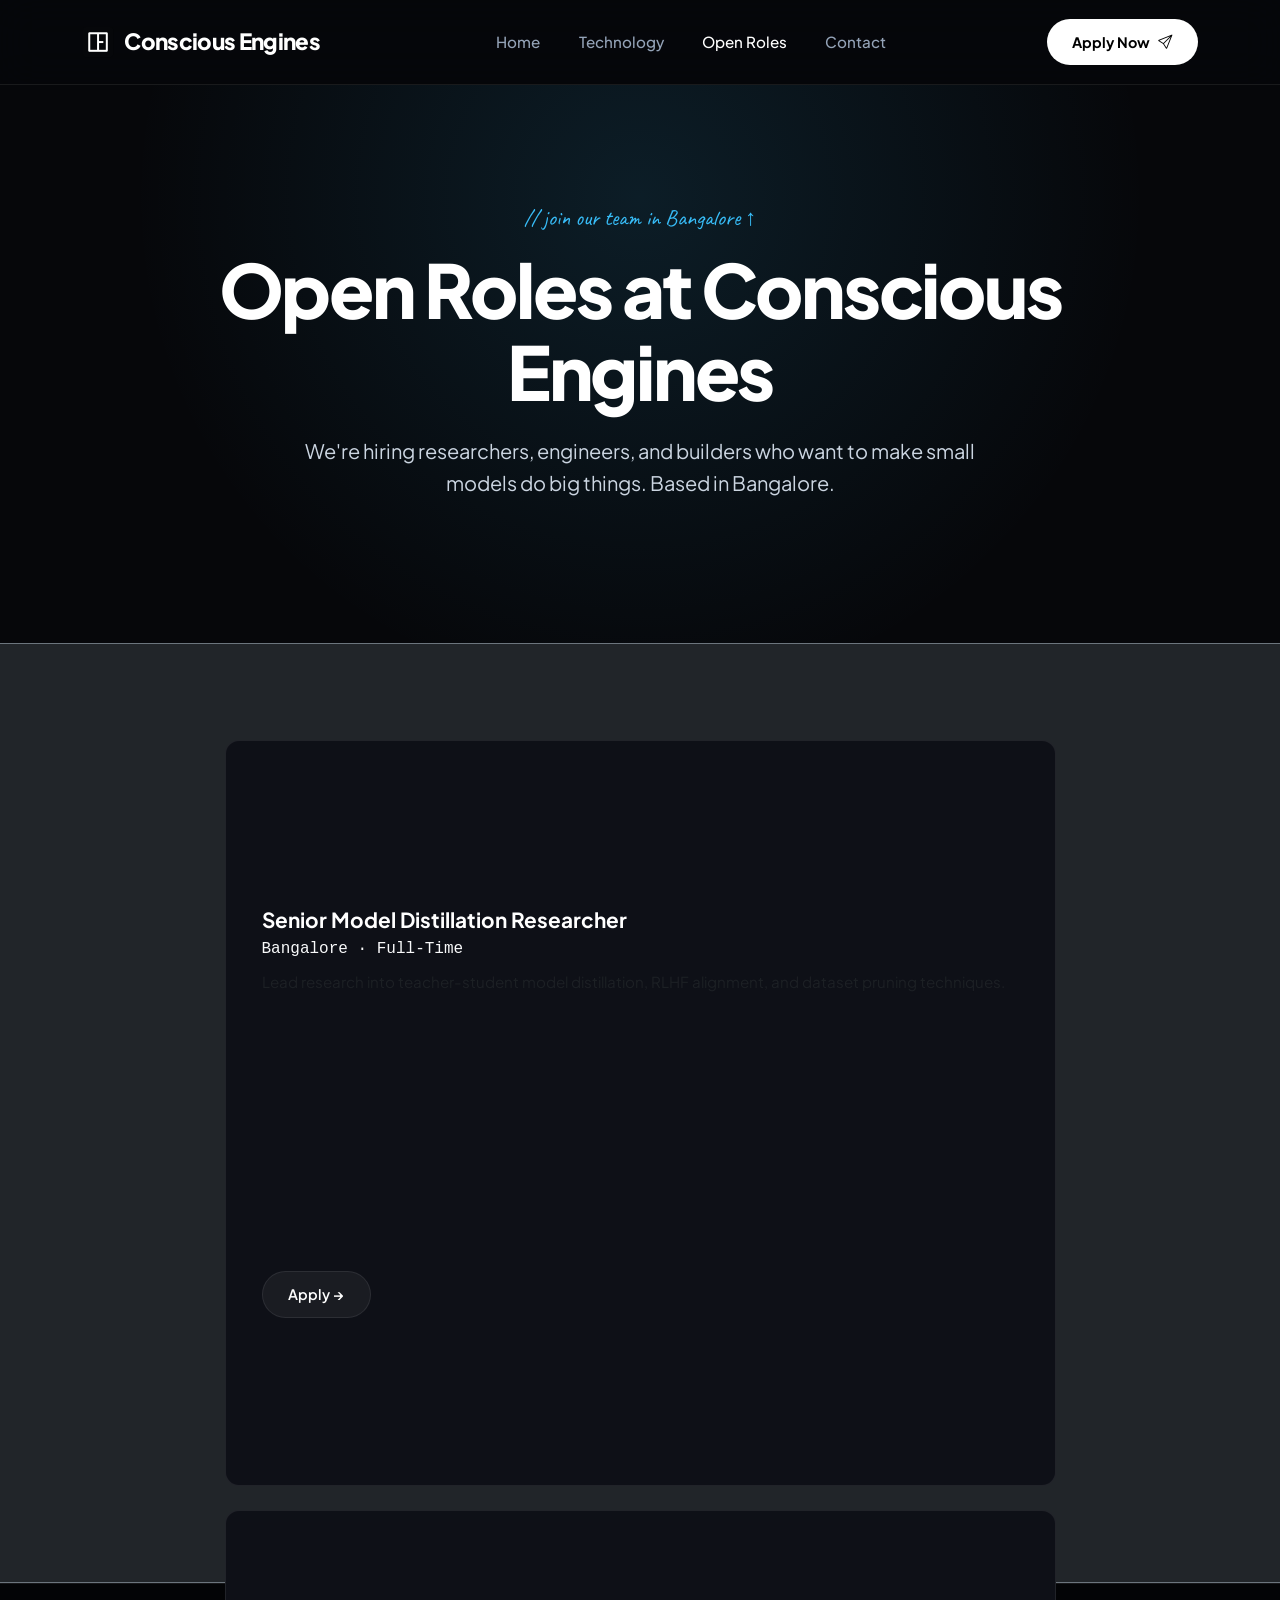
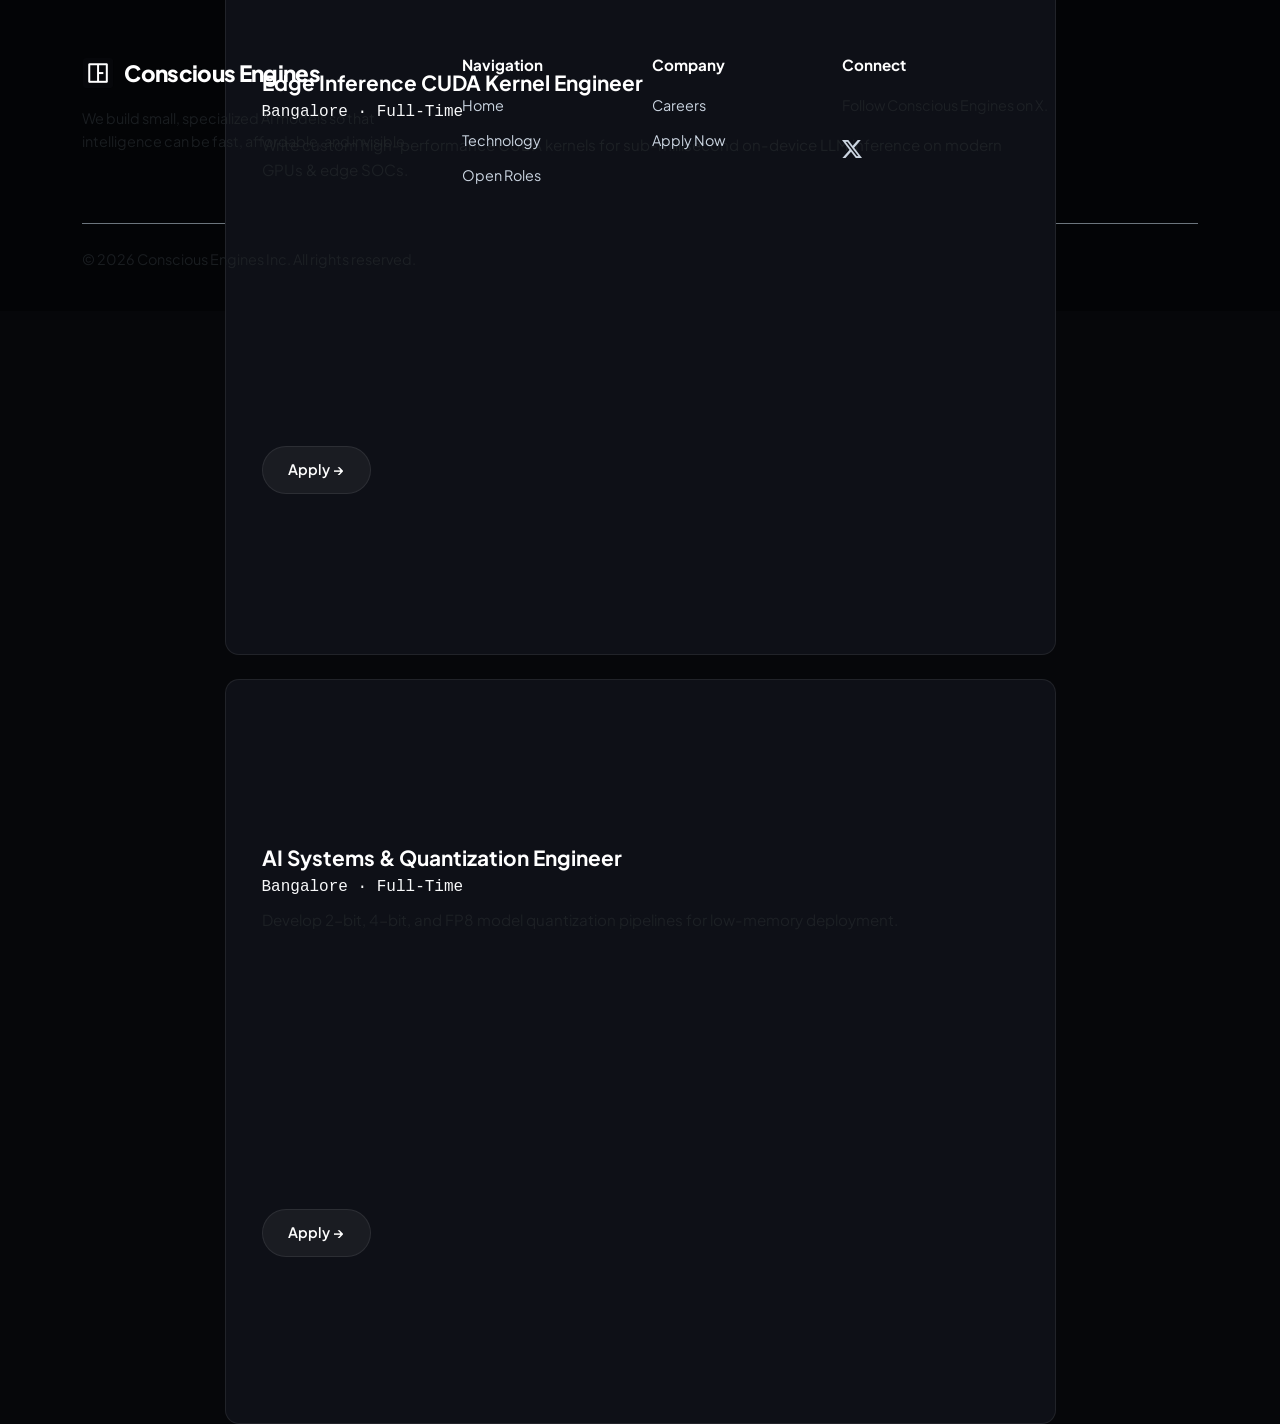
==== careers.html @ 48c61aea "Initial commit of Conscious Engines website" ====
<!DOCTYPE html>
<html lang="en">

<head>
    <meta charset="UTF-8">
    <meta name="viewport" content="width=device-width, initial-scale=1.0">
    <title>Open Roles | Conscious Engines</title>
    <meta name="description" content="We're hiring researchers, engineers, and builders who want to make small models do big things. Based in Bangalore.">

    <!-- Favicon -->
    <link rel="icon" type="image/x-icon" href="favicon.ico">
    <link rel="shortcut icon" type="image/x-icon" href="favicon.ico">
    <link rel="icon" type="image/png" sizes="32x32" href="favicon.png">
    <link rel="apple-touch-icon" href="logo.png">

    <!-- Fonts & Icons -->
    <link rel="preconnect" href="https://fonts.googleapis.com">
    <link rel="preconnect" href="https://fonts.gstatic.com" crossorigin>
    <link href="https://fonts.googleapis.com/css2?family=Caveat:wght@400;600;700&family=Plus+Jakarta+Sans:wght@400;500;600;700;800&family=JetBrains+Mono:wght@400;500;600&display=swap" rel="stylesheet">
    <link href="https://cdn.jsdelivr.net/npm/bootstrap@5.3.0/dist/css/bootstrap.min.css" rel="stylesheet">
    <link rel="stylesheet" href="https://cdn.jsdelivr.net/npm/bootstrap-icons@1.11.3/font/bootstrap-icons.min.css">
    
    <!-- Custom CSS -->
    <link rel="stylesheet" href="styles.css">
</head>

<body>
    <!-- Navigation Bar -->
    <nav class="navbar navbar-expand-lg">
        <div class="container">
            <a class="navbar-brand" href="index.html">
                <img src="logo.png" alt="Conscious Engines Logo" class="logo-img">
                <span>Conscious Engines</span>
            </a>
            <button class="navbar-toggler navbar-dark" type="button" data-bs-toggle="collapse" data-bs-target="#navbarMain">
                <span class="navbar-toggler-icon"></span>
            </button>
            <div class="collapse navbar-collapse" id="navbarMain">
                <ul class="navbar-nav mx-auto">
                    <li class="nav-item">
                        <a class="nav-link" href="index.html">Home</a>
                    </li>
                    <li class="nav-item">
                        <a class="nav-link" href="index.html#technology">Technology</a>
                    </li>
                    <li class="nav-item">
                        <a class="nav-link active" href="careers.html">Open Roles</a>
                    </li>
                    <li class="nav-item">
                        <a class="nav-link" href="#contact">Contact</a>
                    </li>
                </ul>
                <div class="d-flex align-items-center gap-3">
                    <button class="btn-ce-primary" data-bs-toggle="modal" data-bs-target="#applyModal">
                        Apply Now <i class="bi bi-send"></i>
                    </button>
                </div>
            </div>
        </div>
    </nav>

    <!-- Careers Hero Section -->
    <section class="hero-section text-center">
        <div class="container">
            <div class="mb-3">
                <span class="hand-note">// join our team in Bangalore &uarr;</span>
            </div>
            <h1 class="hero-title mb-4">Open Roles at Conscious Engines</h1>
            <p class="hero-lead mb-5">
                We're hiring researchers, engineers, and builders who want to make small models do big things. Based in Bangalore.
            </p>
        </div>
    </section>

    <!-- Open Roles List -->
    <section class="section-padding border-top border-bottom border-secondary bg-dark">
        <div class="container">
            <div class="row justify-content-center">
                <div class="col-lg-9">
                    <div class="ce-card mb-4 d-flex justify-content-between align-items-center flex-wrap gap-3">
                        <div>
                            <h3 class="mb-1 text-white fw-bold">Senior Model Distillation Researcher</h3>
                            <div class="text-light font-monospace fs-6">Bangalore &middot; Full-Time</div>
                            <p class="text-muted mt-2 mb-0">Lead research into teacher-student model distillation, RLHF alignment, and dataset pruning techniques.</p>
                        </div>
                        <button class="btn-ce-dark" data-bs-toggle="modal" data-bs-target="#applyModal">
                            Apply &rarr;
                        </button>
                    </div>

                    <div class="ce-card mb-4 d-flex justify-content-between align-items-center flex-wrap gap-3">
                        <div>
                            <h3 class="mb-1 text-white fw-bold">Edge Inference CUDA Kernel Engineer</h3>
                            <div class="text-light font-monospace fs-6">Bangalore &middot; Full-Time</div>
                            <p class="text-muted mt-2 mb-0">Write custom high-performance CUDA kernels for sub-millisecond on-device LLM inference on modern GPUs &amp; edge SOCs.</p>
                        </div>
                        <button class="btn-ce-dark" data-bs-toggle="modal" data-bs-target="#applyModal">
                            Apply &rarr;
                        </button>
                    </div>

                    <div class="ce-card d-flex justify-content-between align-items-center flex-wrap gap-3">
                        <div>
                            <h3 class="mb-1 text-white fw-bold">AI Systems &amp; Quantization Engineer</h3>
                            <div class="text-light font-monospace fs-6">Bangalore &middot; Full-Time</div>
                            <p class="text-muted mt-2 mb-0">Develop 2-bit, 4-bit, and FP8 model quantization pipelines for low-memory deployment.</p>
                        </div>
                        <button class="btn-ce-dark" data-bs-toggle="modal" data-bs-target="#applyModal">
                            Apply &rarr;
                        </button>
                    </div>
                </div>
            </div>
        </div>
    </section>

    <!-- Footer -->
    <footer id="contact">
        <div class="container">
            <div class="row g-4 mb-4">
                <div class="col-lg-4">
                    <a class="navbar-brand text-white mb-3" href="index.html">
                        <img src="logo.png" alt="Conscious Engines Logo" class="logo-img">
                        <span>Conscious Engines</span>
                    </a>
                    <p class="text-muted pe-lg-4">
                        We build small, specialized AI models so that intelligence can be fast, affordable, and invisible.
                    </p>
                </div>
                <div class="col-6 col-lg-2">
                    <h5>Navigation</h5>
                    <ul>
                        <li><a href="index.html">Home</a></li>
                        <li><a href="index.html#technology">Technology</a></li>
                        <li><a href="careers.html">Open Roles</a></li>
                    </ul>
                </div>
                <div class="col-6 col-lg-2">
                    <h5>Company</h5>
                    <ul>
                        <li><a href="careers.html">Careers</a></li>
                        <li><a href="#" data-bs-toggle="modal" data-bs-target="#applyModal">Apply Now</a></li>
                    </ul>
                </div>
                <div class="col-lg-4">
                    <h5>Connect</h5>
                    <p class="text-muted">Follow Conscious Engines on X.</p>
                    <div class="d-flex gap-3 fs-5">
                        <a href="https://x.com/c_engines" target="_blank" title="X @c_engines"><i class="bi bi-twitter-x"></i></a>
                    </div>
                </div>
            </div>

            <div class="border-top border-secondary pt-4 d-flex flex-column flex-md-row justify-content-between align-items-center gap-3">
                <p class="mb-0 text-muted">&copy; 2026 Conscious Engines Inc. All rights reserved.</p>
            </div>
        </div>
    </footer>

    <!-- Application Modal -->
    <div class="modal fade" id="applyModal" tabindex="-1" aria-hidden="true">
        <div class="modal-dialog modal-dialog-centered">
            <div class="modal-content p-2">
                <div class="modal-header border-bottom border-secondary">
                    <h5 class="modal-title fw-bold text-white"><i class="bi bi-briefcase text-info me-2" style="color: #38bdf8;"></i> Apply to Conscious Engines (Bangalore)</h5>
                    <button type="button" class="btn-close btn-close-white" data-bs-dismiss="modal" aria-label="Close"></button>
                </div>
                <div class="modal-body p-4">
                    <form onsubmit="event.preventDefault(); alert('Application submitted! The team will review your resume shortly.'); bootstrap.Modal.getInstance(document.getElementById('applyModal')).hide();">
                        <div class="mb-3">
                            <label class="form-label text-muted fs-6">Full Name</label>
                            <input type="text" class="form-control" placeholder="John Doe" required>
                        </div>
                        <div class="mb-3">
                            <label class="form-label text-muted fs-6">Email Address</label>
                            <input type="email" class="form-control" placeholder="john@domain.com" required>
                        </div>
                        <div class="mb-3">
                            <label class="form-label text-muted fs-6">LinkedIn / GitHub Profile</label>
                            <input type="url" class="form-control" placeholder="https://github.com/username" required>
                        </div>
                        <div class="mb-3">
                            <label class="form-label text-muted fs-6">Target Role</label>
                            <select class="form-select">
                                <option selected>Senior Model Distillation Researcher</option>
                                <option>Edge Inference CUDA Kernel Engineer</option>
                                <option>AI Systems &amp; Quantization Engineer</option>
                            </select>
                        </div>
                        <button type="submit" class="btn-ce-primary w-100 py-3 mt-2 justify-content-center">
                            Submit Application <i class="bi bi-send ms-1"></i>
                        </button>
                    </form>
                </div>
            </div>
        </div>
    </div>

    <!-- Bootstrap JS -->
    <script src="https://cdn.jsdelivr.net/npm/bootstrap@5.3.0/dist/js/bootstrap.bundle.min.js"></script>
</body>
</html>
---- styles.css ----
/*
 * Conscious Engines (consciousengines.com) — Minimalist Dark AI Design System
 */

:root {
    --bg-black: #06070a;
    --bg-dark: #090a0f;
    --bg-card: #0e1017;
    --bg-card-hover: #141722;
    --border-color: rgba(255, 255, 255, 0.08);
    --border-glow: rgba(56, 189, 248, 0.3);

    --accent-cyan: #38bdf8;
    --accent-green: #22c55e;
    --accent-cyan-glow: rgba(56, 189, 248, 0.25);

    --text-white: #ffffff;
    --text-light: #cbd5e1;
    --text-muted: #94a3b8;
    --text-sub: #64748b;

    --radius-sm: 8px;
    --radius-md: 14px;
    --radius-pill: 100px;

    --font-sans: 'Plus Jakarta Sans', -apple-system, BlinkMacSystemFont, sans-serif;
    --font-mono: 'JetBrains Mono', monospace;
    --font-hand: 'Caveat', cursive;

    --transition: all 0.25s cubic-bezier(0.16, 1, 0.3, 1);
}

*, *::before, *::after {
    box-sizing: border-box;
    margin: 0;
    padding: 0;
}

body {
    background-color: var(--bg-black);
    color: var(--text-white);
    font-family: var(--font-sans);
    line-height: 1.6;
    overflow-x: hidden;
    -webkit-font-smoothing: antialiased;
}

/* Custom Scrollbar */
::-webkit-scrollbar {
    width: 6px;
}
::-webkit-scrollbar-track {
    background: var(--bg-black);
}
::-webkit-scrollbar-thumb {
    background: #1e293b;
    border-radius: 3px;
}
::-webkit-scrollbar-thumb:hover {
    background: var(--accent-cyan);
}

/* Handwritten Caveat Note */
.hand-note {
    font-family: var(--font-hand);
    color: var(--accent-cyan);
    font-size: 1.4rem;
    line-height: 1.2;
}

/* Navbar */
.navbar {
    background-color: rgba(6, 7, 10, 0.9);
    backdrop-filter: blur(20px);
    -webkit-backdrop-filter: blur(20px);
    border-bottom: 1px solid var(--border-color);
    padding: 1.2rem 0;
    position: sticky;
    top: 0;
    z-index: 1000;
}

.navbar-brand {
    font-weight: 800;
    font-size: 1.4rem;
    color: #ffffff !important;
    letter-spacing: -0.03em;
    display: flex;
    align-items: center;
    gap: 0.65rem;
    text-decoration: none;
}

.navbar-brand img.logo-img {
    height: 32px;
    width: 32px;
    border-radius: 6px;
    object-fit: contain;
}

.nav-link {
    font-weight: 500;
    color: var(--text-muted) !important;
    font-size: 0.95rem;
    padding: 0.5rem 1.2rem !important;
    transition: var(--transition);
    text-decoration: none;
}

.nav-link:hover, .nav-link.active {
    color: #ffffff !important;
}

/* Buttons */
.btn-ce-primary {
    background: #ffffff;
    color: #000000 !important;
    font-weight: 700;
    font-size: 0.9rem;
    padding: 0.7rem 1.6rem;
    border-radius: var(--radius-pill);
    border: none;
    transition: var(--transition);
    text-decoration: none;
    display: inline-flex;
    align-items: center;
    gap: 0.5rem;
    cursor: pointer;
}

.btn-ce-primary:hover {
    background: #e2e8f0;
    transform: translateY(-2px);
    box-shadow: 0 4px 20px rgba(255, 255, 255, 0.3);
}

.btn-ce-dark {
    background: rgba(255, 255, 255, 0.05);
    border: 1px solid var(--border-color);
    color: #ffffff !important;
    font-weight: 600;
    font-size: 0.9rem;
    padding: 0.7rem 1.6rem;
    border-radius: var(--radius-pill);
    transition: var(--transition);
    text-decoration: none;
    display: inline-flex;
    align-items: center;
    gap: 0.5rem;
    cursor: pointer;
}

.btn-ce-dark:hover {
    background: rgba(255, 255, 255, 0.1);
    border-color: var(--accent-cyan);
    color: #ffffff !important;
}

/* Hero Section */
.hero-section {
    padding: 7.5rem 0 6rem;
    position: relative;
    background: radial-gradient(circle at 50% 20%, rgba(56, 189, 248, 0.12) 0%, transparent 65%);
}

.hero-title {
    font-size: clamp(2.8rem, 5.8vw, 4.8rem);
    font-weight: 800;
    letter-spacing: -0.03em;
    line-height: 1.1;
    color: #ffffff;
}

.hero-lead {
    font-size: 1.25rem;
    color: var(--text-light);
    max-width: 720px;
    margin: 0 auto;
}

/* Cards & Layout */
.section-padding {
    padding: 6rem 0;
}

.ce-card {
    background: var(--bg-card);
    border: 1px solid var(--border-color);
    border-radius: var(--radius-md);
    padding: 2.25rem;
    transition: var(--transition);
    height: 100%;
}

.ce-card:hover {
    background: var(--bg-card-hover);
    border-color: var(--border-glow);
    box-shadow: 0 10px 35px rgba(56, 189, 248, 0.12);
    transform: translateY(-3px);
}

.ce-card h3 {
    font-size: 1.3rem;
    font-weight: 700;
    color: #ffffff;
    margin-bottom: 0.75rem;
}

.ce-card p {
    color: var(--text-light);
    font-size: 0.95rem;
    margin: 0;
}

/* Modal Drawer */
.modal-content {
    background-color: var(--bg-card);
    border: 1px solid var(--border-color);
    border-radius: var(--radius-md);
    color: var(--text-white);
}

.form-control, .form-select {
    background-color: #06070a !important;
    border: 1px solid var(--border-color) !important;
    color: #ffffff !important;
    padding: 0.75rem 1rem;
    border-radius: var(--radius-sm);
}

.form-control:focus, .form-select:focus {
    border-color: var(--accent-cyan) !important;
    box-shadow: 0 0 15px var(--accent-cyan-glow) !important;
}

/* Footer */
footer {
    background-color: #030406;
    border-top: 1px solid var(--border-color);
    padding: 4.5rem 0 2.5rem;
    color: var(--text-muted);
    font-size: 0.9rem;
}

footer h5 {
    color: #ffffff;
    font-size: 0.95rem;
    margin-bottom: 1.25rem;
    font-weight: 700;
}

footer a {
    color: var(--text-light);
    text-decoration: none;
    transition: var(--transition);
}

footer a:hover {
    color: var(--accent-cyan);
}

footer ul {
    list-style: none;
    padding: 0;
    margin: 0;
}

footer ul li {
    margin-bottom: 0.75rem;
}
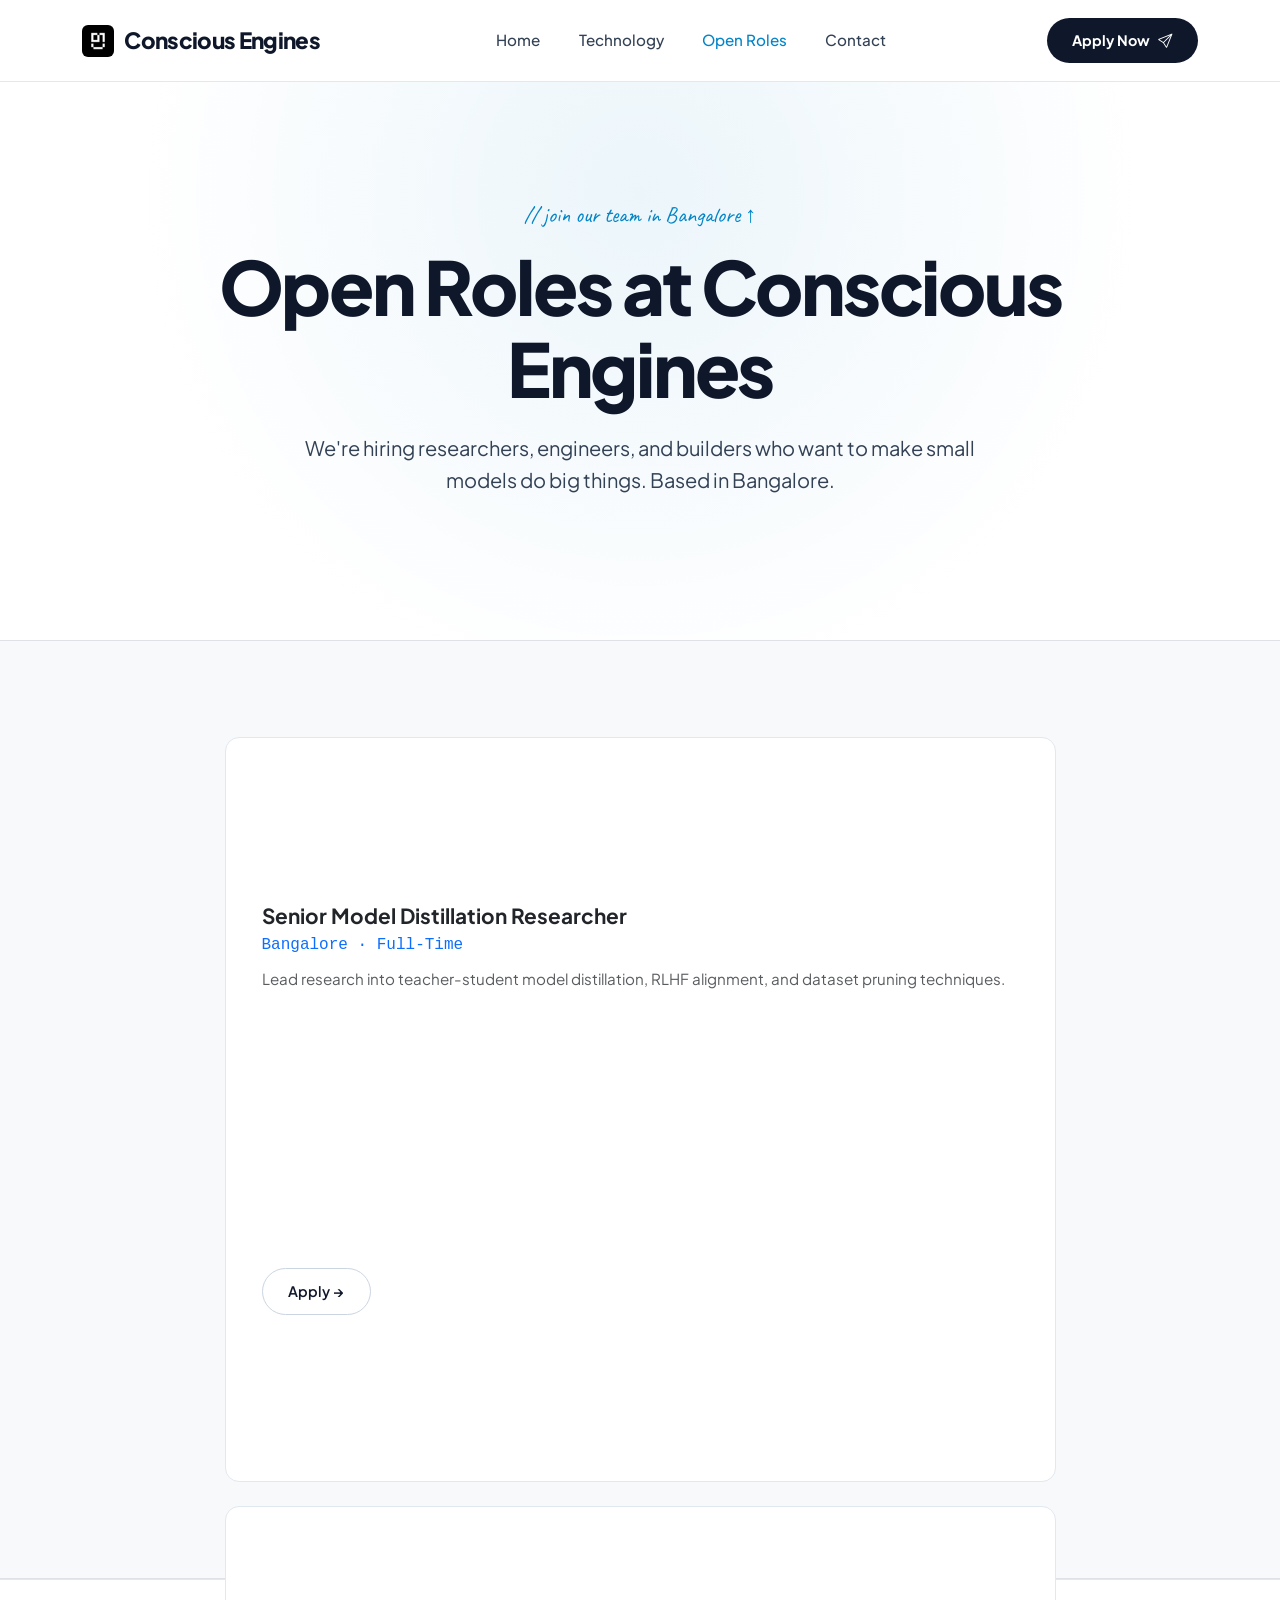
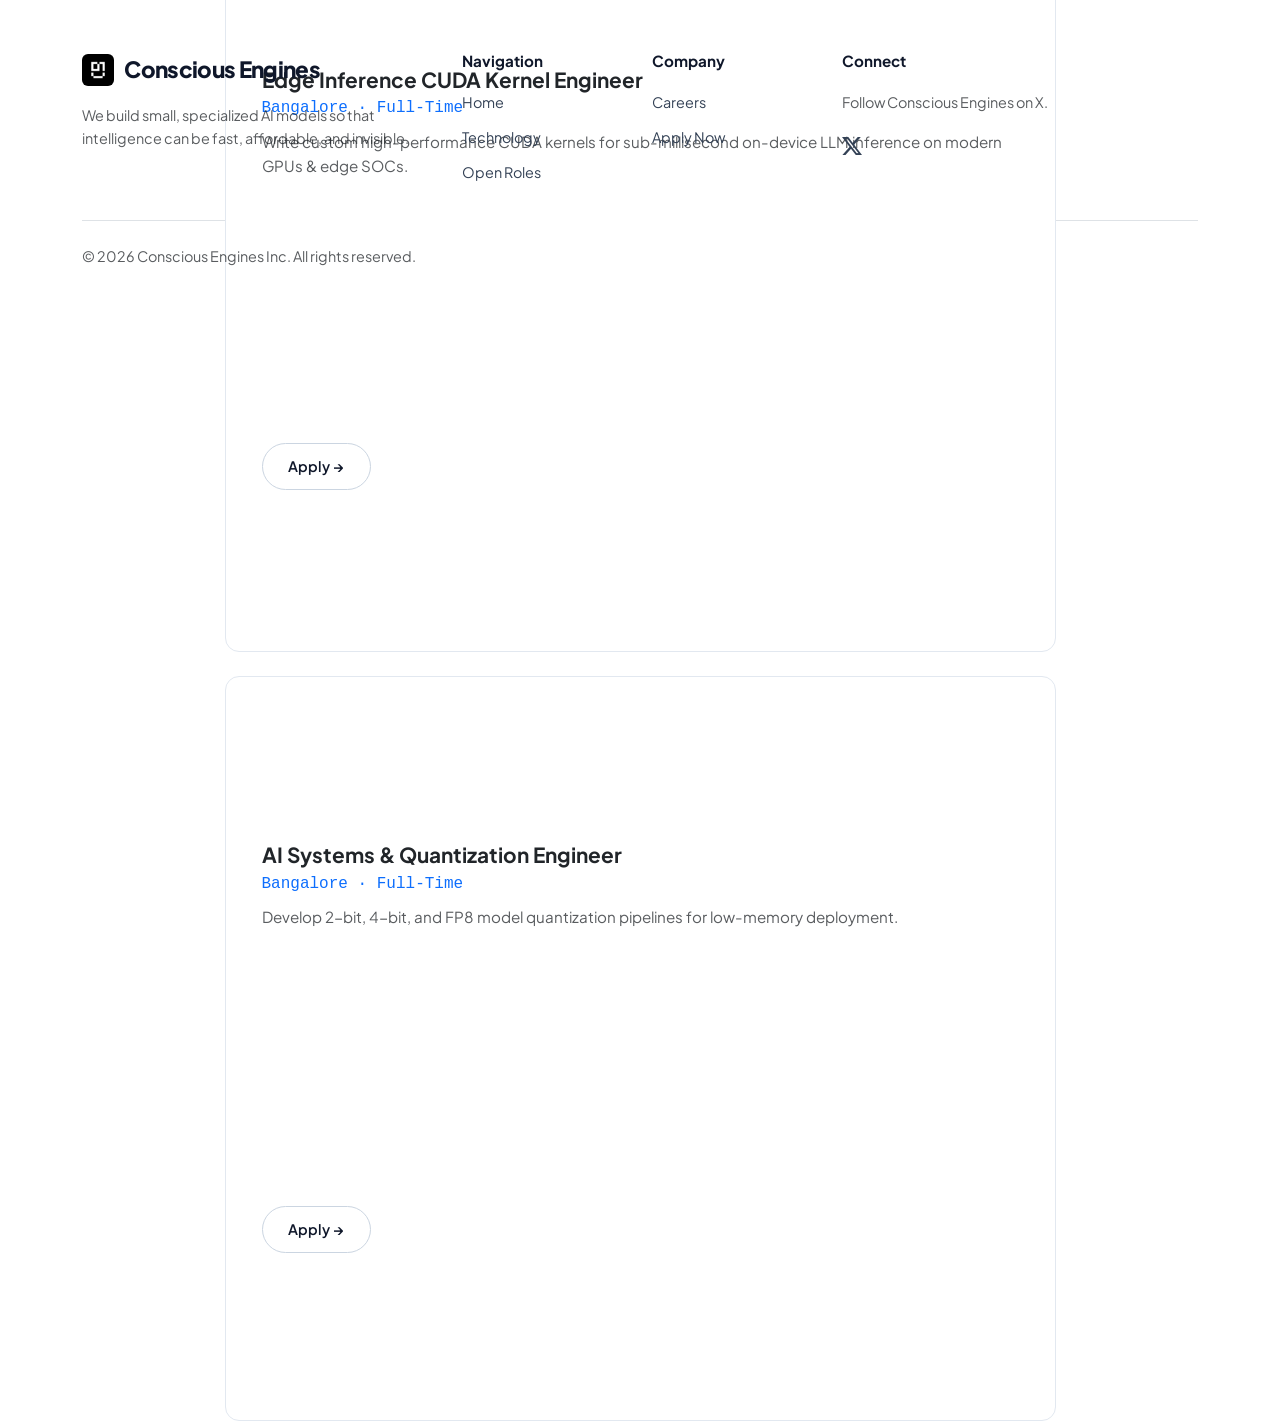
==== commit 8ba4ac5b: "Update official Conscious Engines pixel logo and switch to pristine white theme" ====
--- a/careers.html
+++ b/careers.html
@@ -32,7 +32,7 @@
                 <img src="logo.png" alt="Conscious Engines Logo" class="logo-img">
                 <span>Conscious Engines</span>
             </a>
-            <button class="navbar-toggler navbar-dark" type="button" data-bs-toggle="collapse" data-bs-target="#navbarMain">
+            <button class="navbar-toggler" type="button" data-bs-toggle="collapse" data-bs-target="#navbarMain">
                 <span class="navbar-toggler-icon"></span>
             </button>
             <div class="collapse navbar-collapse" id="navbarMain">
@@ -73,14 +73,14 @@
     </section>
 
     <!-- Open Roles List -->
-    <section class="section-padding border-top border-bottom border-secondary bg-dark">
+    <section class="section-padding border-top border-bottom border-slate-200 bg-light">
         <div class="container">
             <div class="row justify-content-center">
                 <div class="col-lg-9">
                     <div class="ce-card mb-4 d-flex justify-content-between align-items-center flex-wrap gap-3">
                         <div>
-                            <h3 class="mb-1 text-white fw-bold">Senior Model Distillation Researcher</h3>
-                            <div class="text-light font-monospace fs-6">Bangalore &middot; Full-Time</div>
+                            <h3 class="mb-1 text-dark fw-bold">Senior Model Distillation Researcher</h3>
+                            <div class="text-primary font-monospace fs-6" style="color: #0284c7;">Bangalore &middot; Full-Time</div>
                             <p class="text-muted mt-2 mb-0">Lead research into teacher-student model distillation, RLHF alignment, and dataset pruning techniques.</p>
                         </div>
                         <button class="btn-ce-dark" data-bs-toggle="modal" data-bs-target="#applyModal">
@@ -90,8 +90,8 @@
 
                     <div class="ce-card mb-4 d-flex justify-content-between align-items-center flex-wrap gap-3">
                         <div>
-                            <h3 class="mb-1 text-white fw-bold">Edge Inference CUDA Kernel Engineer</h3>
-                            <div class="text-light font-monospace fs-6">Bangalore &middot; Full-Time</div>
+                            <h3 class="mb-1 text-dark fw-bold">Edge Inference CUDA Kernel Engineer</h3>
+                            <div class="text-primary font-monospace fs-6" style="color: #0284c7;">Bangalore &middot; Full-Time</div>
                             <p class="text-muted mt-2 mb-0">Write custom high-performance CUDA kernels for sub-millisecond on-device LLM inference on modern GPUs &amp; edge SOCs.</p>
                         </div>
                         <button class="btn-ce-dark" data-bs-toggle="modal" data-bs-target="#applyModal">
@@ -101,8 +101,8 @@
 
                     <div class="ce-card d-flex justify-content-between align-items-center flex-wrap gap-3">
                         <div>
-                            <h3 class="mb-1 text-white fw-bold">AI Systems &amp; Quantization Engineer</h3>
-                            <div class="text-light font-monospace fs-6">Bangalore &middot; Full-Time</div>
+                            <h3 class="mb-1 text-dark fw-bold">AI Systems &amp; Quantization Engineer</h3>
+                            <div class="text-primary font-monospace fs-6" style="color: #0284c7;">Bangalore &middot; Full-Time</div>
                             <p class="text-muted mt-2 mb-0">Develop 2-bit, 4-bit, and FP8 model quantization pipelines for low-memory deployment.</p>
                         </div>
                         <button class="btn-ce-dark" data-bs-toggle="modal" data-bs-target="#applyModal">
@@ -119,7 +119,7 @@
         <div class="container">
             <div class="row g-4 mb-4">
                 <div class="col-lg-4">
-                    <a class="navbar-brand text-white mb-3" href="index.html">
+                    <a class="navbar-brand text-dark mb-3" href="index.html">
                         <img src="logo.png" alt="Conscious Engines Logo" class="logo-img">
                         <span>Conscious Engines</span>
                     </a>
@@ -151,7 +151,7 @@
                 </div>
             </div>
 
-            <div class="border-top border-secondary pt-4 d-flex flex-column flex-md-row justify-content-between align-items-center gap-3">
+            <div class="border-top border-slate-200 pt-4 d-flex flex-column flex-md-row justify-content-between align-items-center gap-3">
                 <p class="mb-0 text-muted">&copy; 2026 Conscious Engines Inc. All rights reserved.</p>
             </div>
         </div>
@@ -161,9 +161,9 @@
     <div class="modal fade" id="applyModal" tabindex="-1" aria-hidden="true">
         <div class="modal-dialog modal-dialog-centered">
             <div class="modal-content p-2">
-                <div class="modal-header border-bottom border-secondary">
-                    <h5 class="modal-title fw-bold text-white"><i class="bi bi-briefcase text-info me-2" style="color: #38bdf8;"></i> Apply to Conscious Engines (Bangalore)</h5>
-                    <button type="button" class="btn-close btn-close-white" data-bs-dismiss="modal" aria-label="Close"></button>
+                <div class="modal-header border-bottom border-slate-200">
+                    <h5 class="modal-title fw-bold text-dark"><i class="bi bi-briefcase text-primary me-2" style="color: #0284c7;"></i> Apply to Conscious Engines (Bangalore)</h5>
+                    <button type="button" class="btn-close" data-bs-dismiss="modal" aria-label="Close"></button>
                 </div>
                 <div class="modal-body p-4">
                     <form onsubmit="event.preventDefault(); alert('Application submitted! The team will review your resume shortly.'); bootstrap.Modal.getInstance(document.getElementById('applyModal')).hide();">
--- a/styles.css
+++ b/styles.css
@@ -1,23 +1,23 @@
 /*
- * Conscious Engines (consciousengines.com) — Minimalist Dark AI Design System
+ * Conscious Engines (consciousengines.com) — Pristine White Editorial Theme
  */
 
 :root {
-    --bg-black: #06070a;
-    --bg-dark: #090a0f;
-    --bg-card: #0e1017;
-    --bg-card-hover: #141722;
-    --border-color: rgba(255, 255, 255, 0.08);
-    --border-glow: rgba(56, 189, 248, 0.3);
-
-    --accent-cyan: #38bdf8;
-    --accent-green: #22c55e;
-    --accent-cyan-glow: rgba(56, 189, 248, 0.25);
-
-    --text-white: #ffffff;
-    --text-light: #cbd5e1;
-    --text-muted: #94a3b8;
-    --text-sub: #64748b;
+    --bg-white: #ffffff;
+    --bg-light: #f8fafc;
+    --bg-subtle: #f1f5f9;
+    --bg-card: #ffffff;
+    --bg-card-hover: #f8fafc;
+    
+    --border-color: #e2e8f0;
+    --border-dark: #cbd5e1;
+
+    --accent-blue: #0284c7;
+    --accent-dark: #0f172a;
+
+    --text-dark: #0f172a;
+    --text-body: #334155;
+    --text-muted: #64748b;
 
     --radius-sm: 8px;
     --radius-md: 14px;
@@ -37,8 +37,8 @@
 }
 
 body {
-    background-color: var(--bg-black);
-    color: var(--text-white);
+    background-color: var(--bg-white);
+    color: var(--text-dark);
     font-family: var(--font-sans);
     line-height: 1.6;
     overflow-x: hidden;
@@ -47,34 +47,34 @@
 
 /* Custom Scrollbar */
 ::-webkit-scrollbar {
-    width: 6px;
+    width: 7px;
 }
 ::-webkit-scrollbar-track {
-    background: var(--bg-black);
+    background: var(--bg-white);
 }
 ::-webkit-scrollbar-thumb {
-    background: #1e293b;
-    border-radius: 3px;
+    background: #cbd5e1;
+    border-radius: 4px;
 }
 ::-webkit-scrollbar-thumb:hover {
-    background: var(--accent-cyan);
+    background: var(--accent-dark);
 }
 
 /* Handwritten Caveat Note */
 .hand-note {
     font-family: var(--font-hand);
-    color: var(--accent-cyan);
+    color: var(--accent-blue);
     font-size: 1.4rem;
     line-height: 1.2;
 }
 
 /* Navbar */
 .navbar {
-    background-color: rgba(6, 7, 10, 0.9);
+    background-color: rgba(255, 255, 255, 0.9);
     backdrop-filter: blur(20px);
     -webkit-backdrop-filter: blur(20px);
     border-bottom: 1px solid var(--border-color);
-    padding: 1.2rem 0;
+    padding: 1.1rem 0;
     position: sticky;
     top: 0;
     z-index: 1000;
@@ -83,7 +83,7 @@
 .navbar-brand {
     font-weight: 800;
     font-size: 1.4rem;
-    color: #ffffff !important;
+    color: var(--text-dark) !important;
     letter-spacing: -0.03em;
     display: flex;
     align-items: center;
@@ -100,7 +100,7 @@
 
 .nav-link {
     font-weight: 500;
-    color: var(--text-muted) !important;
+    color: var(--text-body) !important;
     font-size: 0.95rem;
     padding: 0.5rem 1.2rem !important;
     transition: var(--transition);
@@ -108,13 +108,13 @@
 }
 
 .nav-link:hover, .nav-link.active {
-    color: #ffffff !important;
+    color: var(--accent-blue) !important;
 }
 
 /* Buttons */
 .btn-ce-primary {
-    background: #ffffff;
-    color: #000000 !important;
+    background: var(--accent-dark);
+    color: #ffffff !important;
     font-weight: 700;
     font-size: 0.9rem;
     padding: 0.7rem 1.6rem;
@@ -129,15 +129,15 @@
 }
 
 .btn-ce-primary:hover {
-    background: #e2e8f0;
+    background: #1e293b;
     transform: translateY(-2px);
-    box-shadow: 0 4px 20px rgba(255, 255, 255, 0.3);
+    box-shadow: 0 4px 20px rgba(15, 23, 42, 0.25);
 }
 
 .btn-ce-dark {
-    background: rgba(255, 255, 255, 0.05);
-    border: 1px solid var(--border-color);
-    color: #ffffff !important;
+    background: var(--bg-white);
+    border: 1px solid var(--border-dark);
+    color: var(--text-dark) !important;
     font-weight: 600;
     font-size: 0.9rem;
     padding: 0.7rem 1.6rem;
@@ -151,16 +151,16 @@
 }
 
 .btn-ce-dark:hover {
-    background: rgba(255, 255, 255, 0.1);
-    border-color: var(--accent-cyan);
-    color: #ffffff !important;
+    background: var(--bg-light);
+    border-color: var(--accent-blue);
+    color: var(--accent-blue) !important;
 }
 
 /* Hero Section */
 .hero-section {
     padding: 7.5rem 0 6rem;
     position: relative;
-    background: radial-gradient(circle at 50% 20%, rgba(56, 189, 248, 0.12) 0%, transparent 65%);
+    background: radial-gradient(circle at 50% 20%, rgba(2, 132, 199, 0.08) 0%, transparent 65%);
 }
 
 .hero-title {
@@ -168,12 +168,12 @@
     font-weight: 800;
     letter-spacing: -0.03em;
     line-height: 1.1;
-    color: #ffffff;
+    color: var(--text-dark);
 }
 
 .hero-lead {
     font-size: 1.25rem;
-    color: var(--text-light);
+    color: var(--text-body);
     max-width: 720px;
     margin: 0 auto;
 }
@@ -194,48 +194,48 @@
 
 .ce-card:hover {
     background: var(--bg-card-hover);
-    border-color: var(--border-glow);
-    box-shadow: 0 10px 35px rgba(56, 189, 248, 0.12);
+    border-color: var(--border-dark);
+    box-shadow: 0 10px 30px rgba(0, 0, 0, 0.05);
     transform: translateY(-3px);
 }
 
 .ce-card h3 {
     font-size: 1.3rem;
     font-weight: 700;
-    color: #ffffff;
+    color: var(--text-dark);
     margin-bottom: 0.75rem;
 }
 
 .ce-card p {
-    color: var(--text-light);
+    color: var(--text-body);
     font-size: 0.95rem;
     margin: 0;
 }
 
 /* Modal Drawer */
 .modal-content {
-    background-color: var(--bg-card);
+    background-color: var(--bg-white);
     border: 1px solid var(--border-color);
     border-radius: var(--radius-md);
-    color: var(--text-white);
+    color: var(--text-dark);
 }
 
 .form-control, .form-select {
-    background-color: #06070a !important;
+    background-color: var(--bg-light) !important;
     border: 1px solid var(--border-color) !important;
-    color: #ffffff !important;
+    color: var(--text-dark) !important;
     padding: 0.75rem 1rem;
     border-radius: var(--radius-sm);
 }
 
 .form-control:focus, .form-select:focus {
-    border-color: var(--accent-cyan) !important;
-    box-shadow: 0 0 15px var(--accent-cyan-glow) !important;
+    border-color: var(--accent-blue) !important;
+    box-shadow: 0 0 15px rgba(2, 132, 199, 0.2) !important;
 }
 
 /* Footer */
 footer {
-    background-color: #030406;
+    background-color: #ffffff;
     border-top: 1px solid var(--border-color);
     padding: 4.5rem 0 2.5rem;
     color: var(--text-muted);
@@ -243,20 +243,20 @@
 }
 
 footer h5 {
-    color: #ffffff;
+    color: var(--text-dark);
     font-size: 0.95rem;
     margin-bottom: 1.25rem;
     font-weight: 700;
 }
 
 footer a {
-    color: var(--text-light);
+    color: var(--text-body);
     text-decoration: none;
     transition: var(--transition);
 }
 
 footer a:hover {
-    color: var(--accent-cyan);
+    color: var(--accent-blue);
 }
 
 footer ul {
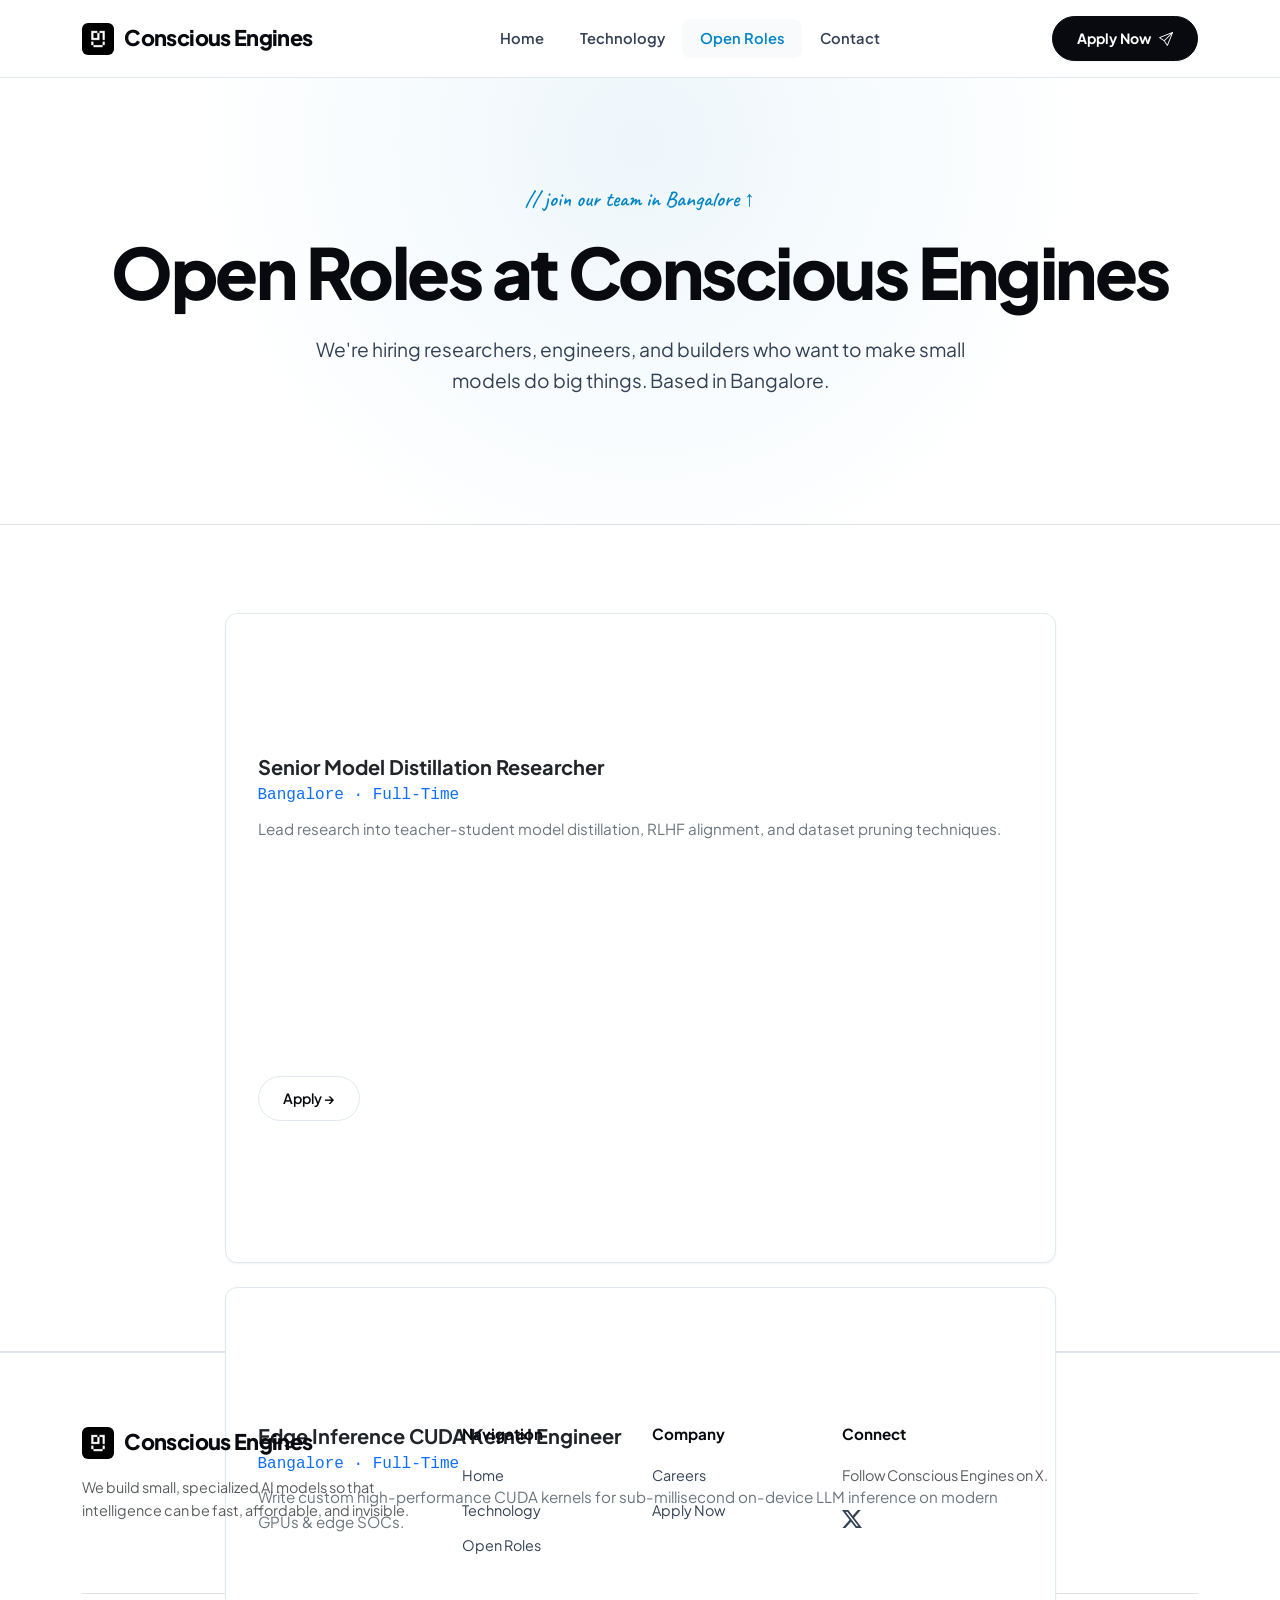
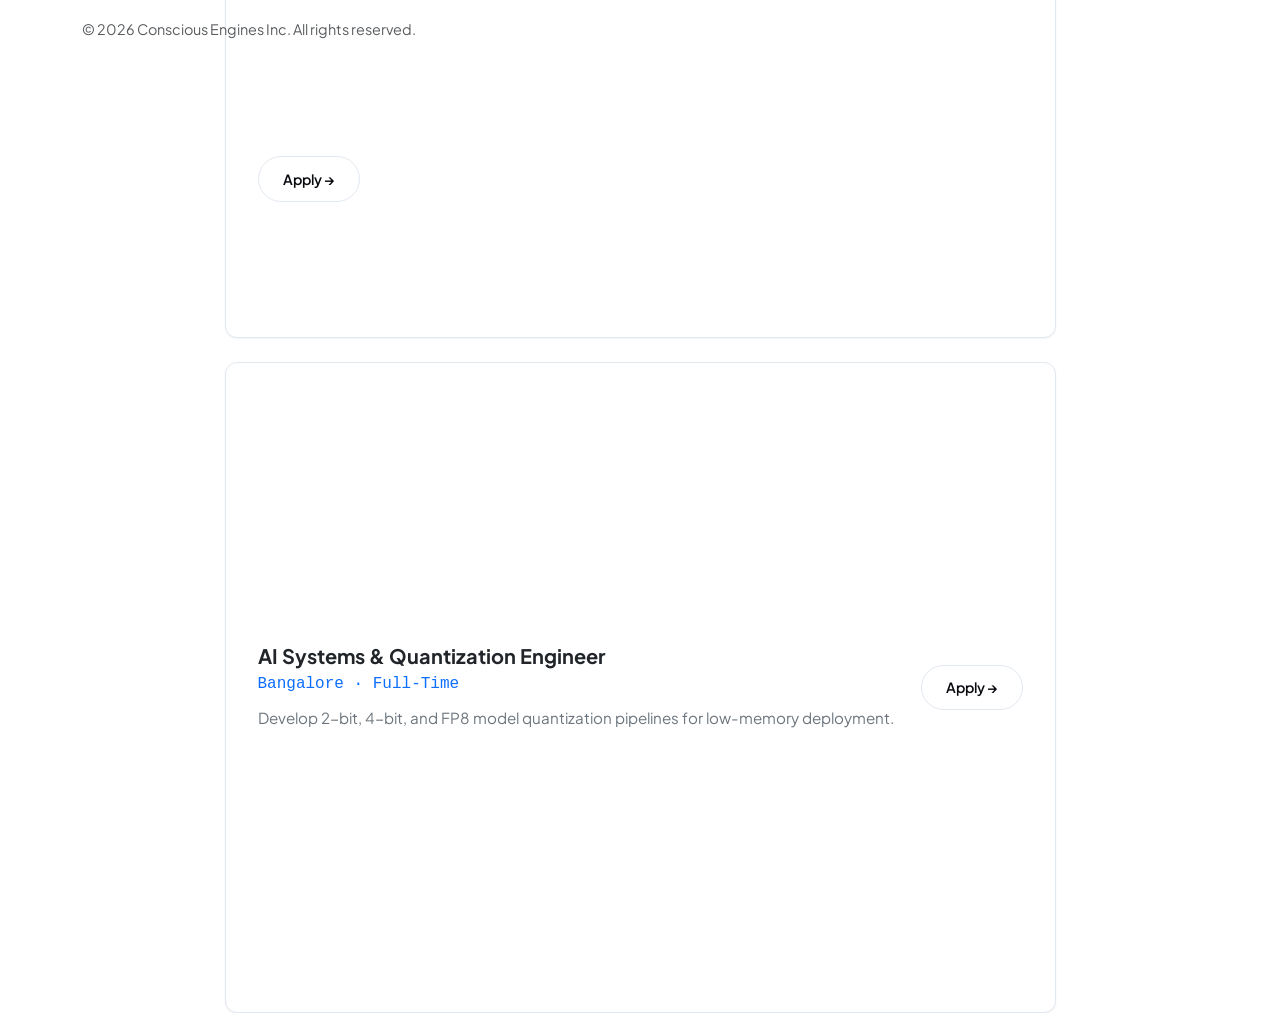
==== commit 0d7c98f6: "Refine ultra professional UI styling across all Conscious Engines pages" ====
--- a/careers.html
+++ b/careers.html
@@ -32,7 +32,7 @@
                 <img src="logo.png" alt="Conscious Engines Logo" class="logo-img">
                 <span>Conscious Engines</span>
             </a>
-            <button class="navbar-toggler" type="button" data-bs-toggle="collapse" data-bs-target="#navbarMain">
+            <button class="navbar-toggler border-0" type="button" data-bs-toggle="collapse" data-bs-target="#navbarMain">
                 <span class="navbar-toggler-icon"></span>
             </button>
             <div class="collapse navbar-collapse" id="navbarMain">
@@ -73,7 +73,7 @@
     </section>
 
     <!-- Open Roles List -->
-    <section class="section-padding border-top border-bottom border-slate-200 bg-light">
+    <section class="section-padding border-top border-bottom border-slate-200 bg-slate">
         <div class="container">
             <div class="row justify-content-center">
                 <div class="col-lg-9">
@@ -81,9 +81,9 @@
                         <div>
                             <h3 class="mb-1 text-dark fw-bold">Senior Model Distillation Researcher</h3>
                             <div class="text-primary font-monospace fs-6" style="color: #0284c7;">Bangalore &middot; Full-Time</div>
-                            <p class="text-muted mt-2 mb-0">Lead research into teacher-student model distillation, RLHF alignment, and dataset pruning techniques.</p>
-                        </div>
-                        <button class="btn-ce-dark" data-bs-toggle="modal" data-bs-target="#applyModal">
+                            <p class="text-secondary mt-2 mb-0">Lead research into teacher-student model distillation, RLHF alignment, and dataset pruning techniques.</p>
+                        </div>
+                        <button class="btn-ce-outline" data-bs-toggle="modal" data-bs-target="#applyModal">
                             Apply &rarr;
                         </button>
                     </div>
@@ -92,9 +92,9 @@
                         <div>
                             <h3 class="mb-1 text-dark fw-bold">Edge Inference CUDA Kernel Engineer</h3>
                             <div class="text-primary font-monospace fs-6" style="color: #0284c7;">Bangalore &middot; Full-Time</div>
-                            <p class="text-muted mt-2 mb-0">Write custom high-performance CUDA kernels for sub-millisecond on-device LLM inference on modern GPUs &amp; edge SOCs.</p>
-                        </div>
-                        <button class="btn-ce-dark" data-bs-toggle="modal" data-bs-target="#applyModal">
+                            <p class="text-secondary mt-2 mb-0">Write custom high-performance CUDA kernels for sub-millisecond on-device LLM inference on modern GPUs &amp; edge SOCs.</p>
+                        </div>
+                        <button class="btn-ce-outline" data-bs-toggle="modal" data-bs-target="#applyModal">
                             Apply &rarr;
                         </button>
                     </div>
@@ -103,9 +103,9 @@
                         <div>
                             <h3 class="mb-1 text-dark fw-bold">AI Systems &amp; Quantization Engineer</h3>
                             <div class="text-primary font-monospace fs-6" style="color: #0284c7;">Bangalore &middot; Full-Time</div>
-                            <p class="text-muted mt-2 mb-0">Develop 2-bit, 4-bit, and FP8 model quantization pipelines for low-memory deployment.</p>
-                        </div>
-                        <button class="btn-ce-dark" data-bs-toggle="modal" data-bs-target="#applyModal">
+                            <p class="text-secondary mt-2 mb-0">Develop 2-bit, 4-bit, and FP8 model quantization pipelines for low-memory deployment.</p>
+                        </div>
+                        <button class="btn-ce-outline" data-bs-toggle="modal" data-bs-target="#applyModal">
                             Apply &rarr;
                         </button>
                     </div>
--- a/styles.css
+++ b/styles.css
@@ -1,31 +1,38 @@
 /*
- * Conscious Engines (consciousengines.com) — Pristine White Editorial Theme
+ * Conscious Engines (consciousengines.com) — Ultra-Professional White AI Enterprise Design System
  */
 
 :root {
     --bg-white: #ffffff;
-    --bg-light: #f8fafc;
+    --bg-slate: #f8fafc;
     --bg-subtle: #f1f5f9;
     --bg-card: #ffffff;
-    --bg-card-hover: #f8fafc;
-    
-    --border-color: #e2e8f0;
-    --border-dark: #cbd5e1;
-
-    --accent-blue: #0284c7;
-    --accent-dark: #0f172a;
-
-    --text-dark: #0f172a;
-    --text-body: #334155;
+    --bg-card-hover: #ffffff;
+
+    --border-light: #e2e8f0;
+    --border-hover: #cbd5e1;
+
+    --brand-dark: #090a0f;
+    --brand-blue: #0284c7;
+    --brand-blue-glow: rgba(2, 132, 199, 0.12);
+
+    --text-primary: #0f172a;
+    --text-secondary: #334155;
     --text-muted: #64748b;
 
     --radius-sm: 8px;
-    --radius-md: 14px;
-    --radius-pill: 100px;
+    --radius-md: 12px;
+    --radius-lg: 20px;
+    --radius-pill: 9999px;
 
     --font-sans: 'Plus Jakarta Sans', -apple-system, BlinkMacSystemFont, sans-serif;
     --font-mono: 'JetBrains Mono', monospace;
     --font-hand: 'Caveat', cursive;
+
+    --shadow-sm: 0 1px 2px 0 rgba(0, 0, 0, 0.05);
+    --shadow-md: 0 4px 6px -1px rgba(0, 0, 0, 0.05), 0 2px 4px -1px rgba(0, 0, 0, 0.03);
+    --shadow-lg: 0 10px 25px -3px rgba(0, 0, 0, 0.06), 0 4px 6px -2px rgba(0, 0, 0, 0.03);
+    --shadow-hover: 0 20px 30px -10px rgba(15, 23, 42, 0.08);
 
     --transition: all 0.25s cubic-bezier(0.16, 1, 0.3, 1);
 }
@@ -38,7 +45,7 @@
 
 body {
     background-color: var(--bg-white);
-    color: var(--text-dark);
+    color: var(--text-primary);
     font-family: var(--font-sans);
     line-height: 1.6;
     overflow-x: hidden;
@@ -47,34 +54,34 @@
 
 /* Custom Scrollbar */
 ::-webkit-scrollbar {
-    width: 7px;
+    width: 6px;
 }
 ::-webkit-scrollbar-track {
     background: var(--bg-white);
 }
 ::-webkit-scrollbar-thumb {
     background: #cbd5e1;
-    border-radius: 4px;
+    border-radius: 3px;
 }
 ::-webkit-scrollbar-thumb:hover {
-    background: var(--accent-dark);
-}
-
-/* Handwritten Caveat Note */
+    background: var(--brand-dark);
+}
+
+/* Caveat Note Accent */
 .hand-note {
     font-family: var(--font-hand);
-    color: var(--accent-blue);
-    font-size: 1.4rem;
-    line-height: 1.2;
+    color: var(--brand-blue);
+    font-size: 1.35rem;
+    font-weight: 600;
 }
 
 /* Navbar */
 .navbar {
-    background-color: rgba(255, 255, 255, 0.9);
+    background-color: rgba(255, 255, 255, 0.95);
     backdrop-filter: blur(20px);
     -webkit-backdrop-filter: blur(20px);
-    border-bottom: 1px solid var(--border-color);
-    padding: 1.1rem 0;
+    border-bottom: 1px solid var(--border-light);
+    padding: 1rem 0;
     position: sticky;
     top: 0;
     z-index: 1000;
@@ -82,8 +89,8 @@
 
 .navbar-brand {
     font-weight: 800;
-    font-size: 1.4rem;
-    color: var(--text-dark) !important;
+    font-size: 1.35rem;
+    color: var(--brand-dark) !important;
     letter-spacing: -0.03em;
     display: flex;
     align-items: center;
@@ -99,48 +106,52 @@
 }
 
 .nav-link {
-    font-weight: 500;
-    color: var(--text-body) !important;
-    font-size: 0.95rem;
-    padding: 0.5rem 1.2rem !important;
-    transition: var(--transition);
-    text-decoration: none;
+    font-weight: 600;
+    color: var(--text-secondary) !important;
+    font-size: 0.92rem;
+    padding: 0.5rem 1.1rem !important;
+    transition: var(--transition);
+    text-decoration: none;
+    border-radius: var(--radius-sm);
 }
 
 .nav-link:hover, .nav-link.active {
-    color: var(--accent-blue) !important;
+    color: var(--brand-blue) !important;
+    background-color: var(--bg-slate);
 }
 
 /* Buttons */
 .btn-ce-primary {
-    background: var(--accent-dark);
+    background: var(--brand-dark);
     color: #ffffff !important;
     font-weight: 700;
-    font-size: 0.9rem;
-    padding: 0.7rem 1.6rem;
+    font-size: 0.88rem;
+    padding: 0.65rem 1.5rem;
     border-radius: var(--radius-pill);
-    border: none;
+    border: 1px solid var(--brand-dark);
     transition: var(--transition);
     text-decoration: none;
     display: inline-flex;
     align-items: center;
     gap: 0.5rem;
     cursor: pointer;
+    box-shadow: var(--shadow-sm);
 }
 
 .btn-ce-primary:hover {
     background: #1e293b;
+    border-color: #1e293b;
     transform: translateY(-2px);
-    box-shadow: 0 4px 20px rgba(15, 23, 42, 0.25);
-}
-
-.btn-ce-dark {
+    box-shadow: var(--shadow-md);
+}
+
+.btn-ce-outline {
     background: var(--bg-white);
-    border: 1px solid var(--border-dark);
-    color: var(--text-dark) !important;
+    border: 1px solid var(--border-light);
+    color: var(--brand-dark) !important;
     font-weight: 600;
-    font-size: 0.9rem;
-    padding: 0.7rem 1.6rem;
+    font-size: 0.88rem;
+    padding: 0.65rem 1.5rem;
     border-radius: var(--radius-pill);
     transition: var(--transition);
     text-decoration: none;
@@ -150,113 +161,124 @@
     cursor: pointer;
 }
 
-.btn-ce-dark:hover {
-    background: var(--bg-light);
-    border-color: var(--accent-blue);
-    color: var(--accent-blue) !important;
+.btn-ce-outline:hover {
+    background: var(--bg-slate);
+    border-color: var(--border-hover);
+    color: var(--brand-blue) !important;
 }
 
 /* Hero Section */
 .hero-section {
-    padding: 7.5rem 0 6rem;
+    padding: 6.5rem 0 5rem;
     position: relative;
-    background: radial-gradient(circle at 50% 20%, rgba(2, 132, 199, 0.08) 0%, transparent 65%);
+    background: radial-gradient(circle at 50% 15%, rgba(2, 132, 199, 0.07) 0%, transparent 60%);
 }
 
 .hero-title {
-    font-size: clamp(2.8rem, 5.8vw, 4.8rem);
+    font-size: clamp(2.75rem, 5.5vw, 4.5rem);
     font-weight: 800;
-    letter-spacing: -0.03em;
+    letter-spacing: -0.035em;
     line-height: 1.1;
-    color: var(--text-dark);
+    color: var(--brand-dark);
 }
 
 .hero-lead {
-    font-size: 1.25rem;
-    color: var(--text-body);
+    font-size: 1.2rem;
+    color: var(--text-secondary);
     max-width: 720px;
     margin: 0 auto;
 }
 
-/* Cards & Layout */
+/* Sections & Cards */
 .section-padding {
-    padding: 6rem 0;
+    padding: 5.5rem 0;
 }
 
 .ce-card {
     background: var(--bg-card);
-    border: 1px solid var(--border-color);
+    border: 1px solid var(--border-light);
     border-radius: var(--radius-md);
-    padding: 2.25rem;
+    padding: 2rem;
     transition: var(--transition);
     height: 100%;
+    box-shadow: var(--shadow-sm);
 }
 
 .ce-card:hover {
-    background: var(--bg-card-hover);
-    border-color: var(--border-dark);
-    box-shadow: 0 10px 30px rgba(0, 0, 0, 0.05);
+    border-color: var(--border-hover);
+    box-shadow: var(--shadow-hover);
     transform: translateY(-3px);
 }
 
 .ce-card h3 {
-    font-size: 1.3rem;
+    font-size: 1.25rem;
     font-weight: 700;
-    color: var(--text-dark);
-    margin-bottom: 0.75rem;
+    color: var(--brand-dark);
+    margin-bottom: 0.6rem;
 }
 
 .ce-card p {
-    color: var(--text-body);
+    color: var(--text-secondary);
     font-size: 0.95rem;
     margin: 0;
 }
 
-/* Modal Drawer */
+/* Benchmark Component */
+.benchmark-card {
+    background-color: var(--bg-slate);
+    border: 1px solid var(--border-light);
+    border-radius: var(--radius-lg);
+    padding: 2.25rem;
+    box-shadow: var(--shadow-md);
+}
+
+/* Modals */
 .modal-content {
     background-color: var(--bg-white);
-    border: 1px solid var(--border-color);
-    border-radius: var(--radius-md);
-    color: var(--text-dark);
+    border: 1px solid var(--border-light);
+    border-radius: var(--radius-lg);
+    color: var(--text-primary);
+    box-shadow: var(--shadow-lg);
 }
 
 .form-control, .form-select {
-    background-color: var(--bg-light) !important;
-    border: 1px solid var(--border-color) !important;
-    color: var(--text-dark) !important;
+    background-color: var(--bg-slate) !important;
+    border: 1px solid var(--border-light) !important;
+    color: var(--text-primary) !important;
     padding: 0.75rem 1rem;
     border-radius: var(--radius-sm);
+    font-size: 0.95rem;
 }
 
 .form-control:focus, .form-select:focus {
-    border-color: var(--accent-blue) !important;
-    box-shadow: 0 0 15px rgba(2, 132, 199, 0.2) !important;
+    border-color: var(--brand-blue) !important;
+    box-shadow: 0 0 0 3px var(--brand-blue-glow) !important;
 }
 
 /* Footer */
 footer {
     background-color: #ffffff;
-    border-top: 1px solid var(--border-color);
+    border-top: 1px solid var(--border-light);
     padding: 4.5rem 0 2.5rem;
     color: var(--text-muted);
     font-size: 0.9rem;
 }
 
 footer h5 {
-    color: var(--text-dark);
+    color: var(--brand-dark);
     font-size: 0.95rem;
     margin-bottom: 1.25rem;
     font-weight: 700;
 }
 
 footer a {
-    color: var(--text-body);
+    color: var(--text-secondary);
     text-decoration: none;
     transition: var(--transition);
 }
 
 footer a:hover {
-    color: var(--accent-blue);
+    color: var(--brand-blue);
 }
 
 footer ul {
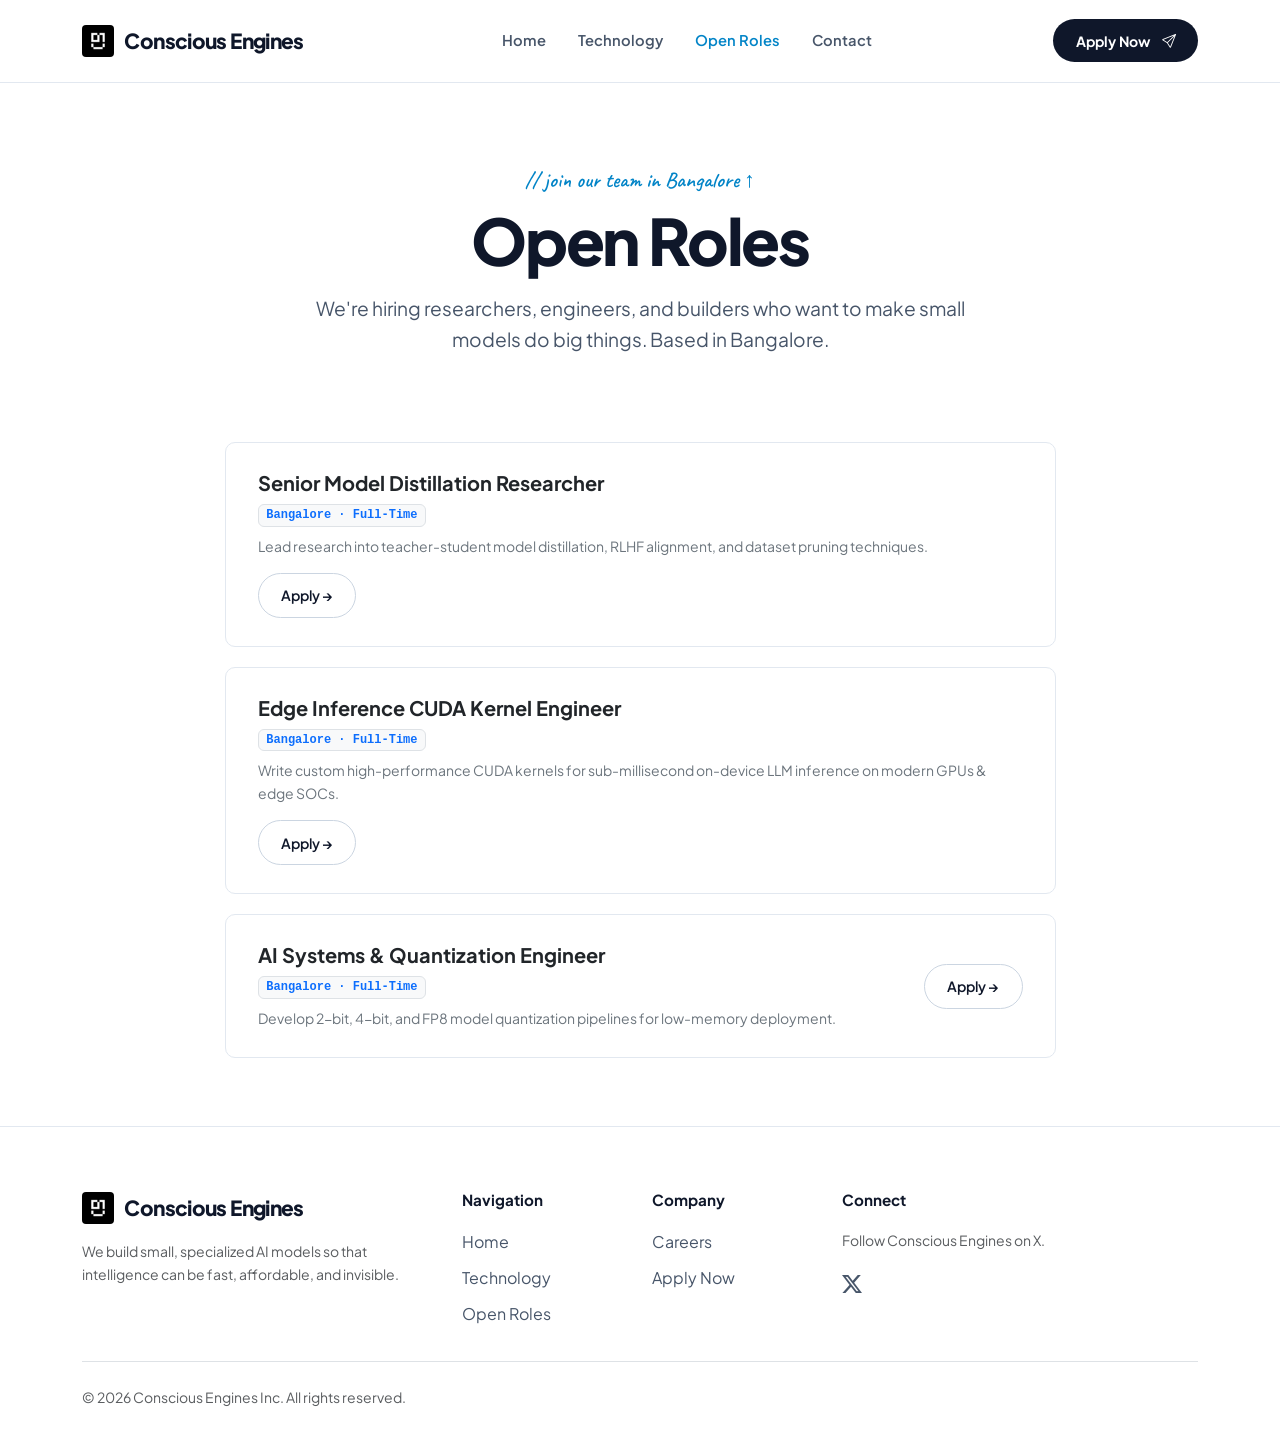
==== commit 4c4d0623: "Fix layout structure and eliminate footer overlap issue completely" ====
--- a/careers.html
+++ b/careers.html
@@ -4,7 +4,7 @@
 <head>
     <meta charset="UTF-8">
     <meta name="viewport" content="width=device-width, initial-scale=1.0">
-    <title>Open Roles | Conscious Engines</title>
+    <title>Conscious Engines · Open Roles</title>
     <meta name="description" content="We're hiring researchers, engineers, and builders who want to make small models do big things. Based in Bangalore.">
 
     <!-- Favicon -->
@@ -52,67 +52,69 @@
                 </ul>
                 <div class="d-flex align-items-center gap-3">
                     <button class="btn-ce-primary" data-bs-toggle="modal" data-bs-target="#applyModal">
-                        Apply Now <i class="bi bi-send"></i>
+                        Apply Now <i class="bi bi-send ms-1"></i>
                     </button>
                 </div>
             </div>
         </div>
     </nav>
 
-    <!-- Careers Hero Section -->
-    <section class="hero-section text-center">
-        <div class="container">
-            <div class="mb-3">
-                <span class="hand-note">// join our team in Bangalore &uarr;</span>
-            </div>
-            <h1 class="hero-title mb-4">Open Roles at Conscious Engines</h1>
-            <p class="hero-lead mb-5">
-                We're hiring researchers, engineers, and builders who want to make small models do big things. Based in Bangalore.
-            </p>
-        </div>
-    </section>
-
-    <!-- Open Roles List -->
-    <section class="section-padding border-top border-bottom border-slate-200 bg-slate">
-        <div class="container">
-            <div class="row justify-content-center">
-                <div class="col-lg-9">
-                    <div class="ce-card mb-4 d-flex justify-content-between align-items-center flex-wrap gap-3">
-                        <div>
-                            <h3 class="mb-1 text-dark fw-bold">Senior Model Distillation Researcher</h3>
-                            <div class="text-primary font-monospace fs-6" style="color: #0284c7;">Bangalore &middot; Full-Time</div>
-                            <p class="text-secondary mt-2 mb-0">Lead research into teacher-student model distillation, RLHF alignment, and dataset pruning techniques.</p>
-                        </div>
-                        <button class="btn-ce-outline" data-bs-toggle="modal" data-bs-target="#applyModal">
-                            Apply &rarr;
-                        </button>
+    <main>
+        <!-- Careers Hero Section -->
+        <section class="hero-section text-center">
+            <div class="container">
+                <div class="mb-2">
+                    <span class="hand-note">// join our team in Bangalore &uarr;</span>
+                </div>
+                <h1 class="hero-title mb-3">Open Roles</h1>
+                <p class="hero-lead mb-4">
+                    We're hiring researchers, engineers, and builders who want to make small models do big things. Based in Bangalore.
+                </p>
+            </div>
+        </section>
+
+        <!-- Open Roles List -->
+        <section class="pb-5">
+            <div class="container">
+                <div class="row justify-content-center">
+                    <div class="col-lg-9">
+                        <div class="job-item d-flex justify-content-between align-items-center flex-wrap gap-3">
+                            <div>
+                                <h3 class="h5 fw-bold mb-1 text-dark">Senior Model Distillation Researcher</h3>
+                                <div class="badge bg-light text-primary font-monospace border border-slate-200 mb-2">Bangalore &middot; Full-Time</div>
+                                <p class="text-secondary small mb-0">Lead research into teacher-student model distillation, RLHF alignment, and dataset pruning techniques.</p>
+                            </div>
+                            <button class="btn-ce-outline" data-bs-toggle="modal" data-bs-target="#applyModal">
+                                Apply &rarr;
+                            </button>
+                        </div>
+
+                        <div class="job-item d-flex justify-content-between align-items-center flex-wrap gap-3">
+                            <div>
+                                <h3 class="h5 fw-bold mb-1 text-dark">Edge Inference CUDA Kernel Engineer</h3>
+                                <div class="badge bg-light text-primary font-monospace border border-slate-200 mb-2">Bangalore &middot; Full-Time</div>
+                                <p class="text-secondary small mb-0">Write custom high-performance CUDA kernels for sub-millisecond on-device LLM inference on modern GPUs &amp; edge SOCs.</p>
+                            </div>
+                            <button class="btn-ce-outline" data-bs-toggle="modal" data-bs-target="#applyModal">
+                                Apply &rarr;
+                            </button>
+                        </div>
+
+                        <div class="job-item d-flex justify-content-between align-items-center flex-wrap gap-3">
+                            <div>
+                                <h3 class="h5 fw-bold mb-1 text-dark">AI Systems &amp; Quantization Engineer</h3>
+                                <div class="badge bg-light text-primary font-monospace border border-slate-200 mb-2">Bangalore &middot; Full-Time</div>
+                                <p class="text-secondary small mb-0">Develop 2-bit, 4-bit, and FP8 model quantization pipelines for low-memory deployment.</p>
+                            </div>
+                            <button class="btn-ce-outline" data-bs-toggle="modal" data-bs-target="#applyModal">
+                                Apply &rarr;
+                            </button>
+                        </div>
                     </div>
-
-                    <div class="ce-card mb-4 d-flex justify-content-between align-items-center flex-wrap gap-3">
-                        <div>
-                            <h3 class="mb-1 text-dark fw-bold">Edge Inference CUDA Kernel Engineer</h3>
-                            <div class="text-primary font-monospace fs-6" style="color: #0284c7;">Bangalore &middot; Full-Time</div>
-                            <p class="text-secondary mt-2 mb-0">Write custom high-performance CUDA kernels for sub-millisecond on-device LLM inference on modern GPUs &amp; edge SOCs.</p>
-                        </div>
-                        <button class="btn-ce-outline" data-bs-toggle="modal" data-bs-target="#applyModal">
-                            Apply &rarr;
-                        </button>
-                    </div>
-
-                    <div class="ce-card d-flex justify-content-between align-items-center flex-wrap gap-3">
-                        <div>
-                            <h3 class="mb-1 text-dark fw-bold">AI Systems &amp; Quantization Engineer</h3>
-                            <div class="text-primary font-monospace fs-6" style="color: #0284c7;">Bangalore &middot; Full-Time</div>
-                            <p class="text-secondary mt-2 mb-0">Develop 2-bit, 4-bit, and FP8 model quantization pipelines for low-memory deployment.</p>
-                        </div>
-                        <button class="btn-ce-outline" data-bs-toggle="modal" data-bs-target="#applyModal">
-                            Apply &rarr;
-                        </button>
-                    </div>
-                </div>
-            </div>
-        </div>
-    </section>
+                </div>
+            </div>
+        </section>
+    </main>
 
     <!-- Footer -->
     <footer id="contact">
@@ -123,7 +125,7 @@
                         <img src="logo.png" alt="Conscious Engines Logo" class="logo-img">
                         <span>Conscious Engines</span>
                     </a>
-                    <p class="text-muted pe-lg-4">
+                    <p class="text-muted small pe-lg-4">
                         We build small, specialized AI models so that intelligence can be fast, affordable, and invisible.
                     </p>
                 </div>
@@ -144,7 +146,7 @@
                 </div>
                 <div class="col-lg-4">
                     <h5>Connect</h5>
-                    <p class="text-muted">Follow Conscious Engines on X.</p>
+                    <p class="text-muted small">Follow Conscious Engines on X.</p>
                     <div class="d-flex gap-3 fs-5">
                         <a href="https://x.com/c_engines" target="_blank" title="X @c_engines"><i class="bi bi-twitter-x"></i></a>
                     </div>
@@ -152,7 +154,7 @@
             </div>
 
             <div class="border-top border-slate-200 pt-4 d-flex flex-column flex-md-row justify-content-between align-items-center gap-3">
-                <p class="mb-0 text-muted">&copy; 2026 Conscious Engines Inc. All rights reserved.</p>
+                <p class="mb-0 text-muted small">&copy; 2026 Conscious Engines Inc. All rights reserved.</p>
             </div>
         </div>
     </footer>
--- a/styles.css
+++ b/styles.css
@@ -1,40 +1,26 @@
 /*
- * Conscious Engines (consciousengines.com) — Ultra-Professional White AI Enterprise Design System
+ * Conscious Engines (consciousengines.com) — Ultra Clean Minimalist Design System
  */
 
 :root {
-    --bg-white: #ffffff;
-    --bg-slate: #f8fafc;
-    --bg-subtle: #f1f5f9;
+    --bg-main: #ffffff;
+    --bg-surface: #f8fafc;
     --bg-card: #ffffff;
-    --bg-card-hover: #ffffff;
-
-    --border-light: #e2e8f0;
-    --border-hover: #cbd5e1;
-
-    --brand-dark: #090a0f;
-    --brand-blue: #0284c7;
-    --brand-blue-glow: rgba(2, 132, 199, 0.12);
+    --border-color: #e2e8f0;
+    --border-dark: #cbd5e1;
 
     --text-primary: #0f172a;
-    --text-secondary: #334155;
+    --text-secondary: #475569;
     --text-muted: #64748b;
-
-    --radius-sm: 8px;
-    --radius-md: 12px;
-    --radius-lg: 20px;
-    --radius-pill: 9999px;
+    --accent-blue: #0284c7;
 
     --font-sans: 'Plus Jakarta Sans', -apple-system, BlinkMacSystemFont, sans-serif;
     --font-mono: 'JetBrains Mono', monospace;
     --font-hand: 'Caveat', cursive;
 
-    --shadow-sm: 0 1px 2px 0 rgba(0, 0, 0, 0.05);
-    --shadow-md: 0 4px 6px -1px rgba(0, 0, 0, 0.05), 0 2px 4px -1px rgba(0, 0, 0, 0.03);
-    --shadow-lg: 0 10px 25px -3px rgba(0, 0, 0, 0.06), 0 4px 6px -2px rgba(0, 0, 0, 0.03);
-    --shadow-hover: 0 20px 30px -10px rgba(15, 23, 42, 0.08);
-
-    --transition: all 0.25s cubic-bezier(0.16, 1, 0.3, 1);
+    --radius-sm: 6px;
+    --radius-md: 10px;
+    --radius-pill: 9999px;
 }
 
 *, *::before, *::after {
@@ -43,34 +29,24 @@
     padding: 0;
 }
 
-body {
-    background-color: var(--bg-white);
+html, body {
+    background-color: var(--bg-main);
     color: var(--text-primary);
     font-family: var(--font-sans);
     line-height: 1.6;
-    overflow-x: hidden;
-    -webkit-font-smoothing: antialiased;
-}
-
-/* Custom Scrollbar */
-::-webkit-scrollbar {
-    width: 6px;
-}
-::-webkit-scrollbar-track {
-    background: var(--bg-white);
-}
-::-webkit-scrollbar-thumb {
-    background: #cbd5e1;
-    border-radius: 3px;
-}
-::-webkit-scrollbar-thumb:hover {
-    background: var(--brand-dark);
-}
-
-/* Caveat Note Accent */
+    min-height: 100vh;
+    display: flex;
+    flex-direction: column;
+}
+
+main {
+    flex: 1;
+}
+
+/* Handwritten Note */
 .hand-note {
     font-family: var(--font-hand);
-    color: var(--brand-blue);
+    color: var(--accent-blue);
     font-size: 1.35rem;
     font-weight: 600;
 }
@@ -78,19 +54,16 @@
 /* Navbar */
 .navbar {
     background-color: rgba(255, 255, 255, 0.95);
-    backdrop-filter: blur(20px);
-    -webkit-backdrop-filter: blur(20px);
-    border-bottom: 1px solid var(--border-light);
-    padding: 1rem 0;
-    position: sticky;
-    top: 0;
-    z-index: 1000;
+    backdrop-filter: blur(16px);
+    -webkit-backdrop-filter: blur(16px);
+    border-bottom: 1px solid var(--border-color);
+    padding: 1.2rem 0;
 }
 
 .navbar-brand {
     font-weight: 800;
-    font-size: 1.35rem;
-    color: var(--brand-dark) !important;
+    font-size: 1.3rem;
+    color: var(--text-primary) !important;
     letter-spacing: -0.03em;
     display: flex;
     align-items: center;
@@ -101,7 +74,7 @@
 .navbar-brand img.logo-img {
     height: 32px;
     width: 32px;
-    border-radius: 6px;
+    border-radius: 4px;
     object-fit: contain;
 }
 
@@ -109,51 +82,46 @@
     font-weight: 600;
     color: var(--text-secondary) !important;
     font-size: 0.92rem;
-    padding: 0.5rem 1.1rem !important;
-    transition: var(--transition);
-    text-decoration: none;
-    border-radius: var(--radius-sm);
+    padding: 0.4rem 1rem !important;
+    transition: all 0.2s ease;
+    text-decoration: none;
 }
 
 .nav-link:hover, .nav-link.active {
-    color: var(--brand-blue) !important;
-    background-color: var(--bg-slate);
+    color: var(--accent-blue) !important;
 }
 
 /* Buttons */
 .btn-ce-primary {
-    background: var(--brand-dark);
+    background: var(--text-primary);
     color: #ffffff !important;
     font-weight: 700;
     font-size: 0.88rem;
-    padding: 0.65rem 1.5rem;
+    padding: 0.65rem 1.4rem;
     border-radius: var(--radius-pill);
-    border: 1px solid var(--brand-dark);
-    transition: var(--transition);
+    border: none;
+    transition: all 0.2s ease;
     text-decoration: none;
     display: inline-flex;
     align-items: center;
     gap: 0.5rem;
     cursor: pointer;
-    box-shadow: var(--shadow-sm);
 }
 
 .btn-ce-primary:hover {
     background: #1e293b;
-    border-color: #1e293b;
-    transform: translateY(-2px);
-    box-shadow: var(--shadow-md);
+    transform: translateY(-1px);
 }
 
 .btn-ce-outline {
-    background: var(--bg-white);
-    border: 1px solid var(--border-light);
-    color: var(--brand-dark) !important;
+    background: #ffffff;
+    border: 1px solid var(--border-dark);
+    color: var(--text-primary) !important;
     font-weight: 600;
     font-size: 0.88rem;
-    padding: 0.65rem 1.5rem;
+    padding: 0.65rem 1.4rem;
     border-radius: var(--radius-pill);
-    transition: var(--transition);
+    transition: all 0.2s ease;
     text-decoration: none;
     display: inline-flex;
     align-items: center;
@@ -162,110 +130,85 @@
 }
 
 .btn-ce-outline:hover {
-    background: var(--bg-slate);
-    border-color: var(--border-hover);
-    color: var(--brand-blue) !important;
+    background: var(--bg-surface);
+    border-color: var(--accent-blue);
+    color: var(--accent-blue) !important;
 }
 
 /* Hero Section */
 .hero-section {
-    padding: 6.5rem 0 5rem;
-    position: relative;
-    background: radial-gradient(circle at 50% 15%, rgba(2, 132, 199, 0.07) 0%, transparent 60%);
+    padding: 5rem 0 4rem;
 }
 
 .hero-title {
-    font-size: clamp(2.75rem, 5.5vw, 4.5rem);
+    font-size: clamp(2.5rem, 5vw, 4.2rem);
     font-weight: 800;
     letter-spacing: -0.035em;
-    line-height: 1.1;
-    color: var(--brand-dark);
+    line-height: 1.12;
+    color: var(--text-primary);
 }
 
 .hero-lead {
     font-size: 1.2rem;
     color: var(--text-secondary);
-    max-width: 720px;
+    max-width: 680px;
     margin: 0 auto;
 }
 
-/* Sections & Cards */
-.section-padding {
-    padding: 5.5rem 0;
+/* Job & Feature Cards */
+.job-item {
+    background: var(--bg-card);
+    border: 1px solid var(--border-color);
+    border-radius: var(--radius-md);
+    padding: 1.75rem 2rem;
+    transition: all 0.2s ease;
+    margin-bottom: 1.25rem;
+}
+
+.job-item:hover {
+    border-color: var(--border-dark);
+    box-shadow: 0 4px 12px rgba(0, 0, 0, 0.04);
 }
 
 .ce-card {
     background: var(--bg-card);
-    border: 1px solid var(--border-light);
+    border: 1px solid var(--border-color);
     border-radius: var(--radius-md);
     padding: 2rem;
-    transition: var(--transition);
     height: 100%;
-    box-shadow: var(--shadow-sm);
+    transition: all 0.2s ease;
 }
 
 .ce-card:hover {
-    border-color: var(--border-hover);
-    box-shadow: var(--shadow-hover);
-    transform: translateY(-3px);
-}
-
-.ce-card h3 {
-    font-size: 1.25rem;
-    font-weight: 700;
-    color: var(--brand-dark);
-    margin-bottom: 0.6rem;
-}
-
-.ce-card p {
-    color: var(--text-secondary);
-    font-size: 0.95rem;
-    margin: 0;
-}
-
-/* Benchmark Component */
-.benchmark-card {
-    background-color: var(--bg-slate);
-    border: 1px solid var(--border-light);
-    border-radius: var(--radius-lg);
-    padding: 2.25rem;
-    box-shadow: var(--shadow-md);
-}
-
-/* Modals */
+    border-color: var(--border-dark);
+    box-shadow: 0 4px 12px rgba(0, 0, 0, 0.04);
+}
+
+/* Modal */
 .modal-content {
-    background-color: var(--bg-white);
-    border: 1px solid var(--border-light);
-    border-radius: var(--radius-lg);
-    color: var(--text-primary);
-    box-shadow: var(--shadow-lg);
+    background: #ffffff;
+    border: 1px solid var(--border-color);
+    border-radius: var(--radius-md);
 }
 
 .form-control, .form-select {
-    background-color: var(--bg-slate) !important;
-    border: 1px solid var(--border-light) !important;
+    background: var(--bg-surface) !important;
+    border: 1px solid var(--border-color) !important;
     color: var(--text-primary) !important;
-    padding: 0.75rem 1rem;
+    padding: 0.7rem 0.9rem;
     border-radius: var(--radius-sm);
-    font-size: 0.95rem;
-}
-
-.form-control:focus, .form-select:focus {
-    border-color: var(--brand-blue) !important;
-    box-shadow: 0 0 0 3px var(--brand-blue-glow) !important;
 }
 
 /* Footer */
 footer {
     background-color: #ffffff;
-    border-top: 1px solid var(--border-light);
-    padding: 4.5rem 0 2.5rem;
-    color: var(--text-muted);
-    font-size: 0.9rem;
+    border-top: 1px solid var(--border-color);
+    padding: 4rem 0 2rem;
+    margin-top: auto;
 }
 
 footer h5 {
-    color: var(--brand-dark);
+    color: var(--text-primary);
     font-size: 0.95rem;
     margin-bottom: 1.25rem;
     font-weight: 700;
@@ -274,11 +217,11 @@
 footer a {
     color: var(--text-secondary);
     text-decoration: none;
-    transition: var(--transition);
+    transition: all 0.2s ease;
 }
 
 footer a:hover {
-    color: var(--brand-blue);
+    color: var(--accent-blue);
 }
 
 footer ul {
@@ -288,5 +231,5 @@
 }
 
 footer ul li {
-    margin-bottom: 0.75rem;
-}
+    margin-bottom: 0.65rem;
+}
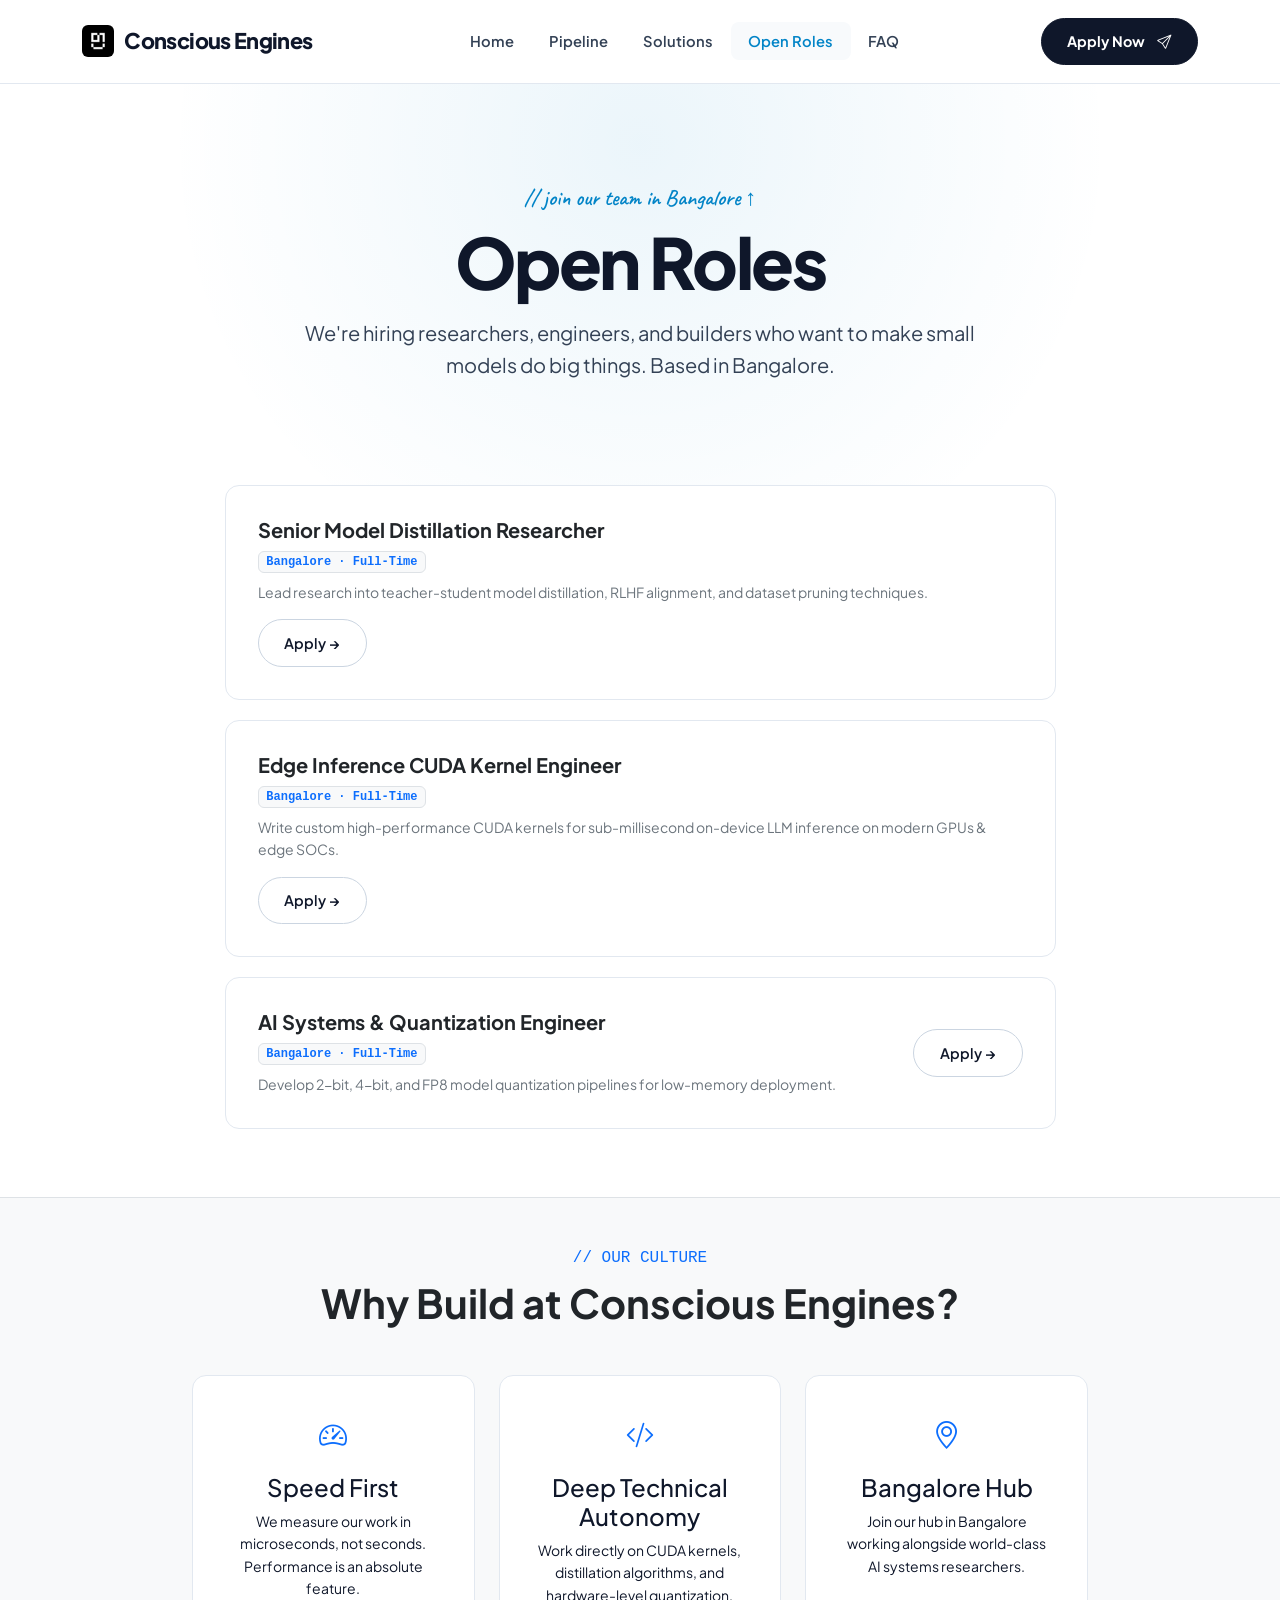
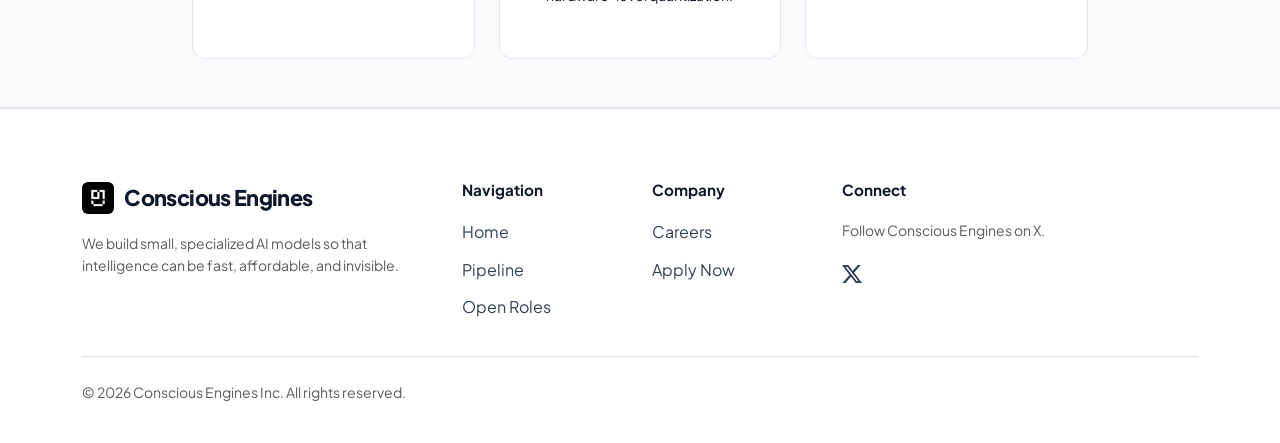
==== commit dfed6099: "Add rich enterprise sections (pipeline, use-cases, metrics, culture, FAQ) to Conscious Engines" ====
--- a/careers.html
+++ b/careers.html
@@ -41,13 +41,16 @@
                         <a class="nav-link" href="index.html">Home</a>
                     </li>
                     <li class="nav-item">
-                        <a class="nav-link" href="index.html#technology">Technology</a>
+                        <a class="nav-link" href="index.html#pipeline">Pipeline</a>
+                    </li>
+                    <li class="nav-item">
+                        <a class="nav-link" href="index.html#solutions">Solutions</a>
                     </li>
                     <li class="nav-item">
                         <a class="nav-link active" href="careers.html">Open Roles</a>
                     </li>
                     <li class="nav-item">
-                        <a class="nav-link" href="#contact">Contact</a>
+                        <a class="nav-link" href="index.html#faq">FAQ</a>
                     </li>
                 </ul>
                 <div class="d-flex align-items-center gap-3">
@@ -114,6 +117,40 @@
                 </div>
             </div>
         </section>
+
+        <!-- Engineering Culture & Values -->
+        <section class="py-5 bg-light border-top border-bottom border-slate-200">
+            <div class="container" style="max-width: 920px;">
+                <div class="text-center mb-5">
+                    <span class="text-primary font-monospace fs-6 text-uppercase d-block mb-2" style="color: #0284c7;">// OUR CULTURE</span>
+                    <h2 class="display-6 fw-bold text-dark mb-3">Why Build at Conscious Engines?</h2>
+                </div>
+
+                <div class="row g-4">
+                    <div class="col-md-4">
+                        <div class="ce-card text-center">
+                            <div class="mb-3 text-primary fs-3" style="color: #0284c7;"><i class="bi bi-speedometer2"></i></div>
+                            <h4>Speed First</h4>
+                            <p class="small">We measure our work in microseconds, not seconds. Performance is an absolute feature.</p>
+                        </div>
+                    </div>
+                    <div class="col-md-4">
+                        <div class="ce-card text-center">
+                            <div class="mb-3 text-primary fs-3" style="color: #0284c7;"><i class="bi bi-code-slash"></i></div>
+                            <h4>Deep Technical Autonomy</h4>
+                            <p class="small">Work directly on CUDA kernels, distillation algorithms, and hardware-level quantization.</p>
+                        </div>
+                    </div>
+                    <div class="col-md-4">
+                        <div class="ce-card text-center">
+                            <div class="mb-3 text-primary fs-3" style="color: #0284c7;"><i class="bi bi-geo-alt"></i></div>
+                            <h4>Bangalore Hub</h4>
+                            <p class="small">Join our hub in Bangalore working alongside world-class AI systems researchers.</p>
+                        </div>
+                    </div>
+                </div>
+            </div>
+        </section>
     </main>
 
     <!-- Footer -->
@@ -133,7 +170,7 @@
                     <h5>Navigation</h5>
                     <ul>
                         <li><a href="index.html">Home</a></li>
-                        <li><a href="index.html#technology">Technology</a></li>
+                        <li><a href="index.html#pipeline">Pipeline</a></li>
                         <li><a href="careers.html">Open Roles</a></li>
                     </ul>
                 </div>
--- a/styles.css
+++ b/styles.css
@@ -1,5 +1,5 @@
 /*
- * Conscious Engines (consciousengines.com) — Ultra Clean Minimalist Design System
+ * Conscious Engines (consciousengines.com) — Rich Enterprise AI Design System
  */
 
 :root {
@@ -10,16 +10,20 @@
     --border-dark: #cbd5e1;
 
     --text-primary: #0f172a;
-    --text-secondary: #475569;
+    --text-secondary: #334155;
     --text-muted: #64748b;
-    --accent-blue: #0284c7;
+    
+    --brand-blue: #0284c7;
+    --brand-blue-bg: rgba(2, 132, 199, 0.06);
+    --brand-emerald: #059669;
 
     --font-sans: 'Plus Jakarta Sans', -apple-system, BlinkMacSystemFont, sans-serif;
     --font-mono: 'JetBrains Mono', monospace;
     --font-hand: 'Caveat', cursive;
 
-    --radius-sm: 6px;
-    --radius-md: 10px;
+    --radius-sm: 8px;
+    --radius-md: 14px;
+    --radius-lg: 20px;
     --radius-pill: 9999px;
 }
 
@@ -43,26 +47,26 @@
     flex: 1;
 }
 
-/* Handwritten Note */
+/* Handwritten Note Accent */
 .hand-note {
     font-family: var(--font-hand);
-    color: var(--accent-blue);
-    font-size: 1.35rem;
+    color: var(--brand-blue);
+    font-size: 1.4rem;
     font-weight: 600;
 }
 
 /* Navbar */
 .navbar {
     background-color: rgba(255, 255, 255, 0.95);
-    backdrop-filter: blur(16px);
-    -webkit-backdrop-filter: blur(16px);
+    backdrop-filter: blur(20px);
+    -webkit-backdrop-filter: blur(20px);
     border-bottom: 1px solid var(--border-color);
-    padding: 1.2rem 0;
+    padding: 1.1rem 0;
 }
 
 .navbar-brand {
     font-weight: 800;
-    font-size: 1.3rem;
+    font-size: 1.35rem;
     color: var(--text-primary) !important;
     letter-spacing: -0.03em;
     display: flex;
@@ -74,7 +78,7 @@
 .navbar-brand img.logo-img {
     height: 32px;
     width: 32px;
-    border-radius: 4px;
+    border-radius: 6px;
     object-fit: contain;
 }
 
@@ -82,13 +86,15 @@
     font-weight: 600;
     color: var(--text-secondary) !important;
     font-size: 0.92rem;
-    padding: 0.4rem 1rem !important;
-    transition: all 0.2s ease;
-    text-decoration: none;
+    padding: 0.45rem 1.1rem !important;
+    transition: all 0.2s ease;
+    text-decoration: none;
+    border-radius: var(--radius-sm);
 }
 
 .nav-link:hover, .nav-link.active {
-    color: var(--accent-blue) !important;
+    color: var(--brand-blue) !important;
+    background-color: var(--bg-surface);
 }
 
 /* Buttons */
@@ -96,10 +102,10 @@
     background: var(--text-primary);
     color: #ffffff !important;
     font-weight: 700;
-    font-size: 0.88rem;
-    padding: 0.65rem 1.4rem;
+    font-size: 0.9rem;
+    padding: 0.7rem 1.6rem;
     border-radius: var(--radius-pill);
-    border: none;
+    border: 1px solid var(--text-primary);
     transition: all 0.2s ease;
     text-decoration: none;
     display: inline-flex;
@@ -110,7 +116,9 @@
 
 .btn-ce-primary:hover {
     background: #1e293b;
-    transform: translateY(-1px);
+    border-color: #1e293b;
+    transform: translateY(-2px);
+    box-shadow: 0 4px 14px rgba(15, 23, 42, 0.2);
 }
 
 .btn-ce-outline {
@@ -118,8 +126,8 @@
     border: 1px solid var(--border-dark);
     color: var(--text-primary) !important;
     font-weight: 600;
-    font-size: 0.88rem;
-    padding: 0.65rem 1.4rem;
+    font-size: 0.9rem;
+    padding: 0.7rem 1.6rem;
     border-radius: var(--radius-pill);
     transition: all 0.2s ease;
     text-decoration: none;
@@ -131,57 +139,126 @@
 
 .btn-ce-outline:hover {
     background: var(--bg-surface);
-    border-color: var(--accent-blue);
-    color: var(--accent-blue) !important;
+    border-color: var(--brand-blue);
+    color: var(--brand-blue) !important;
 }
 
 /* Hero Section */
 .hero-section {
-    padding: 5rem 0 4rem;
+    padding: 6rem 0 5rem;
+    background: radial-gradient(circle at 50% 15%, rgba(2, 132, 199, 0.08) 0%, transparent 65%);
 }
 
 .hero-title {
-    font-size: clamp(2.5rem, 5vw, 4.2rem);
+    font-size: clamp(2.6rem, 5.5vw, 4.5rem);
     font-weight: 800;
     letter-spacing: -0.035em;
-    line-height: 1.12;
+    line-height: 1.1;
     color: var(--text-primary);
 }
 
 .hero-lead {
-    font-size: 1.2rem;
+    font-size: 1.25rem;
     color: var(--text-secondary);
-    max-width: 680px;
+    max-width: 720px;
     margin: 0 auto;
 }
 
-/* Job & Feature Cards */
+/* Impact Stat Grid */
+.stat-box {
+    background: var(--bg-surface);
+    border: 1px solid var(--border-color);
+    border-radius: var(--radius-md);
+    padding: 1.75rem;
+    text-align: center;
+}
+
+.stat-number {
+    font-size: 2.5rem;
+    font-weight: 800;
+    color: var(--brand-blue);
+    letter-spacing: -0.03em;
+    line-height: 1;
+}
+
+.stat-label {
+    font-size: 0.9rem;
+    color: var(--text-secondary);
+    font-weight: 600;
+    margin-top: 0.5rem;
+}
+
+/* Cards & Architecture Steps */
+.ce-card {
+    background: var(--bg-card);
+    border: 1px solid var(--border-color);
+    border-radius: var(--radius-md);
+    padding: 2.25rem;
+    height: 100%;
+    transition: all 0.25s ease;
+}
+
+.ce-card:hover {
+    border-color: var(--border-dark);
+    box-shadow: 0 10px 30px rgba(0, 0, 0, 0.05);
+    transform: translateY(-3px);
+}
+
+.step-number {
+    display: inline-flex;
+    align-items: center;
+    justify-content: center;
+    width: 36px;
+    height: 36px;
+    background: var(--brand-blue-bg);
+    color: var(--brand-blue);
+    border-radius: 50%;
+    font-weight: 700;
+    font-family: var(--font-mono);
+    font-size: 0.95rem;
+    margin-bottom: 1rem;
+}
+
+/* Job Cards */
 .job-item {
     background: var(--bg-card);
     border: 1px solid var(--border-color);
     border-radius: var(--radius-md);
-    padding: 1.75rem 2rem;
+    padding: 2rem;
     transition: all 0.2s ease;
     margin-bottom: 1.25rem;
 }
 
 .job-item:hover {
     border-color: var(--border-dark);
-    box-shadow: 0 4px 12px rgba(0, 0, 0, 0.04);
-}
-
-.ce-card {
+    box-shadow: 0 6px 20px rgba(0, 0, 0, 0.04);
+}
+
+/* Accordion FAQ */
+.accordion-item {
+    border: 1px solid var(--border-color) !important;
+    border-radius: var(--radius-md) !important;
+    margin-bottom: 1rem;
+    overflow: hidden;
+}
+
+.accordion-button {
+    font-weight: 700;
+    color: var(--text-primary) !important;
+    background: var(--bg-card) !important;
+    box-shadow: none !important;
+    padding: 1.25rem 1.5rem;
+}
+
+.accordion-button:not(.collapsed) {
+    background: var(--bg-surface) !important;
+    color: var(--brand-blue) !important;
+}
+
+.accordion-body {
+    color: var(--text-secondary);
+    padding: 1.25rem 1.5rem;
     background: var(--bg-card);
-    border: 1px solid var(--border-color);
-    border-radius: var(--radius-md);
-    padding: 2rem;
-    height: 100%;
-    transition: all 0.2s ease;
-}
-
-.ce-card:hover {
-    border-color: var(--border-dark);
-    box-shadow: 0 4px 12px rgba(0, 0, 0, 0.04);
 }
 
 /* Modal */
@@ -195,7 +272,7 @@
     background: var(--bg-surface) !important;
     border: 1px solid var(--border-color) !important;
     color: var(--text-primary) !important;
-    padding: 0.7rem 0.9rem;
+    padding: 0.75rem 1rem;
     border-radius: var(--radius-sm);
 }
 
@@ -203,7 +280,7 @@
 footer {
     background-color: #ffffff;
     border-top: 1px solid var(--border-color);
-    padding: 4rem 0 2rem;
+    padding: 4.5rem 0 2.5rem;
     margin-top: auto;
 }
 
@@ -221,7 +298,7 @@
 }
 
 footer a:hover {
-    color: var(--accent-blue);
+    color: var(--brand-blue);
 }
 
 footer ul {
@@ -231,5 +308,5 @@
 }
 
 footer ul li {
-    margin-bottom: 0.65rem;
-}
+    margin-bottom: 0.75rem;
+}
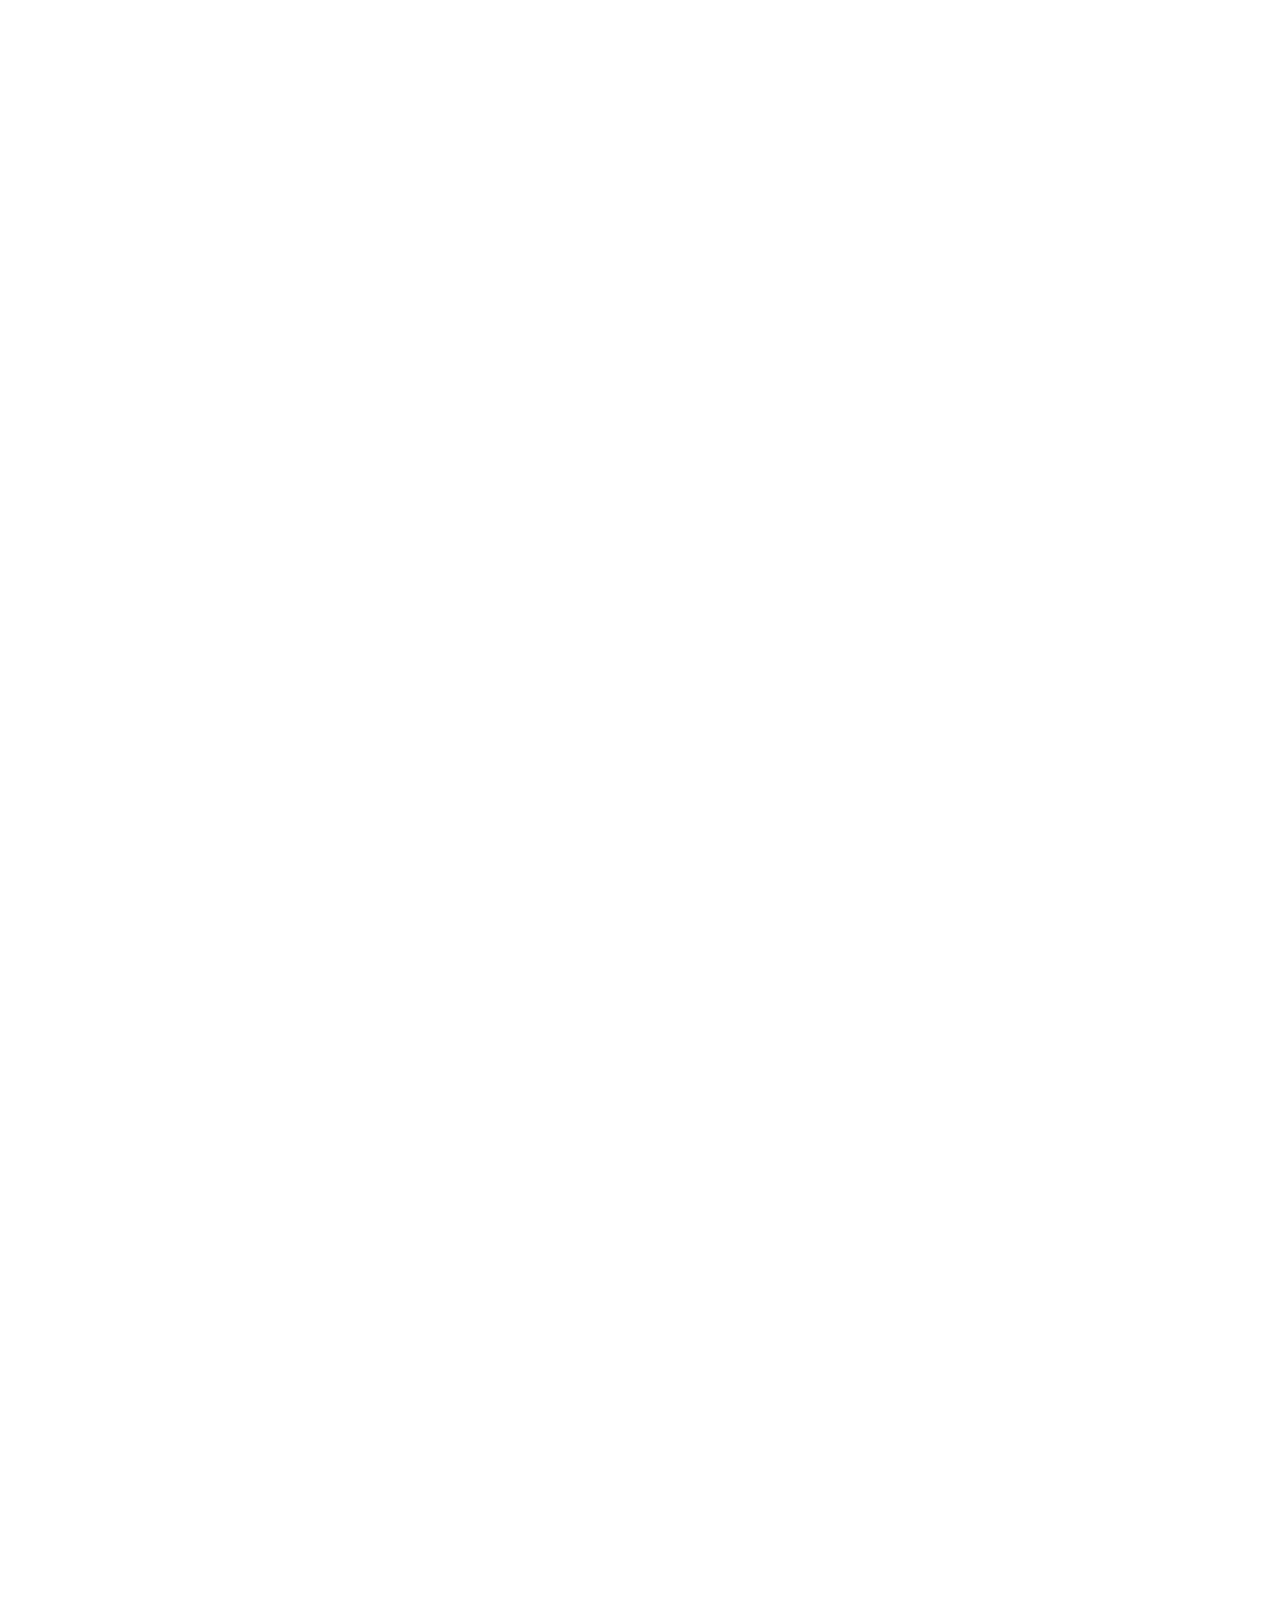
==== commit 49487210: "Add 3D card tilt, floating particle canvas, parallax scroll, and magnetic micro-interactions" ====
--- a/careers.html
+++ b/careers.html
@@ -25,6 +25,9 @@
 </head>
 
 <body>
+    <!-- Floating Ambient Particle Canvas -->
+    <canvas id="particleCanvas"></canvas>
+
     <!-- Navigation Bar -->
     <nav class="navbar navbar-expand-lg">
         <div class="container">
@@ -235,7 +238,8 @@
         </div>
     </div>
 
-    <!-- Bootstrap JS -->
+    <!-- Bootstrap JS & Engine Scripts -->
     <script src="https://cdn.jsdelivr.net/npm/bootstrap@5.3.0/dist/js/bootstrap.bundle.min.js"></script>
+    <script src="scripts.js"></script>
 </body>
 </html>
--- a/styles.css
+++ b/styles.css
@@ -1,11 +1,13 @@
 /*
- * Conscious Engines (consciousengines.com) — Rich Enterprise AI Design System
+ * Conscious Engines — 3D, Particles, Parallax & Micro-Interactions Design System
  */
 
 :root {
     --bg-main: #ffffff;
     --bg-surface: #f8fafc;
+    --bg-dark-engine: #090a0f;
     --bg-card: #ffffff;
+
     --border-color: #e2e8f0;
     --border-dark: #cbd5e1;
 
@@ -14,8 +16,6 @@
     --text-muted: #64748b;
     
     --brand-blue: #0284c7;
-    --brand-blue-bg: rgba(2, 132, 199, 0.06);
-    --brand-emerald: #059669;
 
     --font-sans: 'Plus Jakarta Sans', -apple-system, BlinkMacSystemFont, sans-serif;
     --font-mono: 'JetBrains Mono', monospace;
@@ -41,10 +41,30 @@
     min-height: 100vh;
     display: flex;
     flex-direction: column;
+    opacity: 0;
+    transition: opacity 0.4s ease-in-out;
+}
+
+body.page-loaded {
+    opacity: 1;
 }
 
 main {
     flex: 1;
+    position: relative;
+    z-index: 10;
+}
+
+/* Floating Ambient Particle Canvas */
+#particleCanvas {
+    position: fixed;
+    top: 0;
+    left: 0;
+    width: 100vw;
+    height: 100vh;
+    pointer-events: none;
+    z-index: 1;
+    opacity: 0.6;
 }
 
 /* Handwritten Note Accent */
@@ -53,15 +73,18 @@
     color: var(--brand-blue);
     font-size: 1.4rem;
     font-weight: 600;
+    display: inline-block;
+    transition: transform 0.1s ease-out;
 }
 
 /* Navbar */
 .navbar {
-    background-color: rgba(255, 255, 255, 0.95);
+    background-color: rgba(255, 255, 255, 0.92);
     backdrop-filter: blur(20px);
     -webkit-backdrop-filter: blur(20px);
     border-bottom: 1px solid var(--border-color);
     padding: 1.1rem 0;
+    z-index: 1000;
 }
 
 .navbar-brand {
@@ -97,7 +120,7 @@
     background-color: var(--bg-surface);
 }
 
-/* Buttons */
+/* Micro-Interaction Buttons */
 .btn-ce-primary {
     background: var(--text-primary);
     color: #ffffff !important;
@@ -106,7 +129,7 @@
     padding: 0.7rem 1.6rem;
     border-radius: var(--radius-pill);
     border: 1px solid var(--text-primary);
-    transition: all 0.2s ease;
+    transition: all 0.25s cubic-bezier(0.16, 1, 0.3, 1);
     text-decoration: none;
     display: inline-flex;
     align-items: center;
@@ -117,8 +140,12 @@
 .btn-ce-primary:hover {
     background: #1e293b;
     border-color: #1e293b;
-    transform: translateY(-2px);
-    box-shadow: 0 4px 14px rgba(15, 23, 42, 0.2);
+    transform: translateY(-3px) scale(1.02);
+    box-shadow: 0 8px 20px rgba(15, 23, 42, 0.2);
+}
+
+.btn-ce-primary:active {
+    transform: translateY(0) scale(0.98);
 }
 
 .btn-ce-outline {
@@ -129,7 +156,7 @@
     font-size: 0.9rem;
     padding: 0.7rem 1.6rem;
     border-radius: var(--radius-pill);
-    transition: all 0.2s ease;
+    transition: all 0.25s cubic-bezier(0.16, 1, 0.3, 1);
     text-decoration: none;
     display: inline-flex;
     align-items: center;
@@ -141,9 +168,15 @@
     background: var(--bg-surface);
     border-color: var(--brand-blue);
     color: var(--brand-blue) !important;
-}
-
-/* Hero Section */
+    transform: translateY(-3px) scale(1.02);
+    box-shadow: 0 8px 20px rgba(2, 132, 199, 0.12);
+}
+
+.btn-ce-outline:active {
+    transform: translateY(0) scale(0.98);
+}
+
+/* Hero Section & Parallax */
 .hero-section {
     padding: 6rem 0 5rem;
     background: radial-gradient(circle at 50% 15%, rgba(2, 132, 199, 0.08) 0%, transparent 65%);
@@ -155,6 +188,7 @@
     letter-spacing: -0.035em;
     line-height: 1.1;
     color: var(--text-primary);
+    transition: transform 0.1s ease-out;
 }
 
 .hero-lead {
@@ -164,13 +198,29 @@
     margin: 0 auto;
 }
 
-/* Impact Stat Grid */
+/* Brutal Engine Terminal Visualizer */
+.engine-terminal {
+    background-color: var(--bg-dark-engine);
+    border: 1px solid #1e293b;
+    border-radius: var(--radius-lg);
+    color: #e2e8f0;
+    box-shadow: 0 20px 40px rgba(0, 0, 0, 0.15);
+}
+
+/* Impact Stat Box & 3D Tilt */
 .stat-box {
     background: var(--bg-surface);
     border: 1px solid var(--border-color);
     border-radius: var(--radius-md);
     padding: 1.75rem;
     text-align: center;
+    will-change: transform;
+    transition: transform 0.15s ease-out, border-color 0.25s ease, box-shadow 0.25s ease;
+}
+
+.stat-box:hover {
+    border-color: var(--brand-blue);
+    box-shadow: 0 10px 25px rgba(2, 132, 199, 0.1);
 }
 
 .stat-number {
@@ -188,20 +238,21 @@
     margin-top: 0.5rem;
 }
 
-/* Cards & Architecture Steps */
+/* 3D Tilt Cards */
 .ce-card {
     background: var(--bg-card);
     border: 1px solid var(--border-color);
     border-radius: var(--radius-md);
     padding: 2.25rem;
     height: 100%;
-    transition: all 0.25s ease;
+    will-change: transform;
+    transition: transform 0.15s ease-out, border-color 0.25s ease, box-shadow 0.25s ease;
+    transform-style: preserve-3d;
 }
 
 .ce-card:hover {
-    border-color: var(--border-dark);
-    box-shadow: 0 10px 30px rgba(0, 0, 0, 0.05);
-    transform: translateY(-3px);
+    border-color: var(--brand-blue);
+    box-shadow: 0 12px 35px rgba(2, 132, 199, 0.12);
 }
 
 .step-number {
@@ -210,7 +261,7 @@
     justify-content: center;
     width: 36px;
     height: 36px;
-    background: var(--brand-blue-bg);
+    background: rgba(2, 132, 199, 0.08);
     color: var(--brand-blue);
     border-radius: 50%;
     font-weight: 700;
@@ -219,19 +270,20 @@
     margin-bottom: 1rem;
 }
 
-/* Job Cards */
+/* 3D Tilt Job Cards */
 .job-item {
     background: var(--bg-card);
     border: 1px solid var(--border-color);
     border-radius: var(--radius-md);
     padding: 2rem;
-    transition: all 0.2s ease;
+    will-change: transform;
+    transition: transform 0.15s ease-out, border-color 0.25s ease, box-shadow 0.25s ease;
     margin-bottom: 1.25rem;
 }
 
 .job-item:hover {
     border-color: var(--border-dark);
-    box-shadow: 0 6px 20px rgba(0, 0, 0, 0.04);
+    box-shadow: 0 8px 25px rgba(0, 0, 0, 0.06);
 }
 
 /* Accordion FAQ */
@@ -282,6 +334,8 @@
     border-top: 1px solid var(--border-color);
     padding: 4.5rem 0 2.5rem;
     margin-top: auto;
+    position: relative;
+    z-index: 10;
 }
 
 footer h5 {
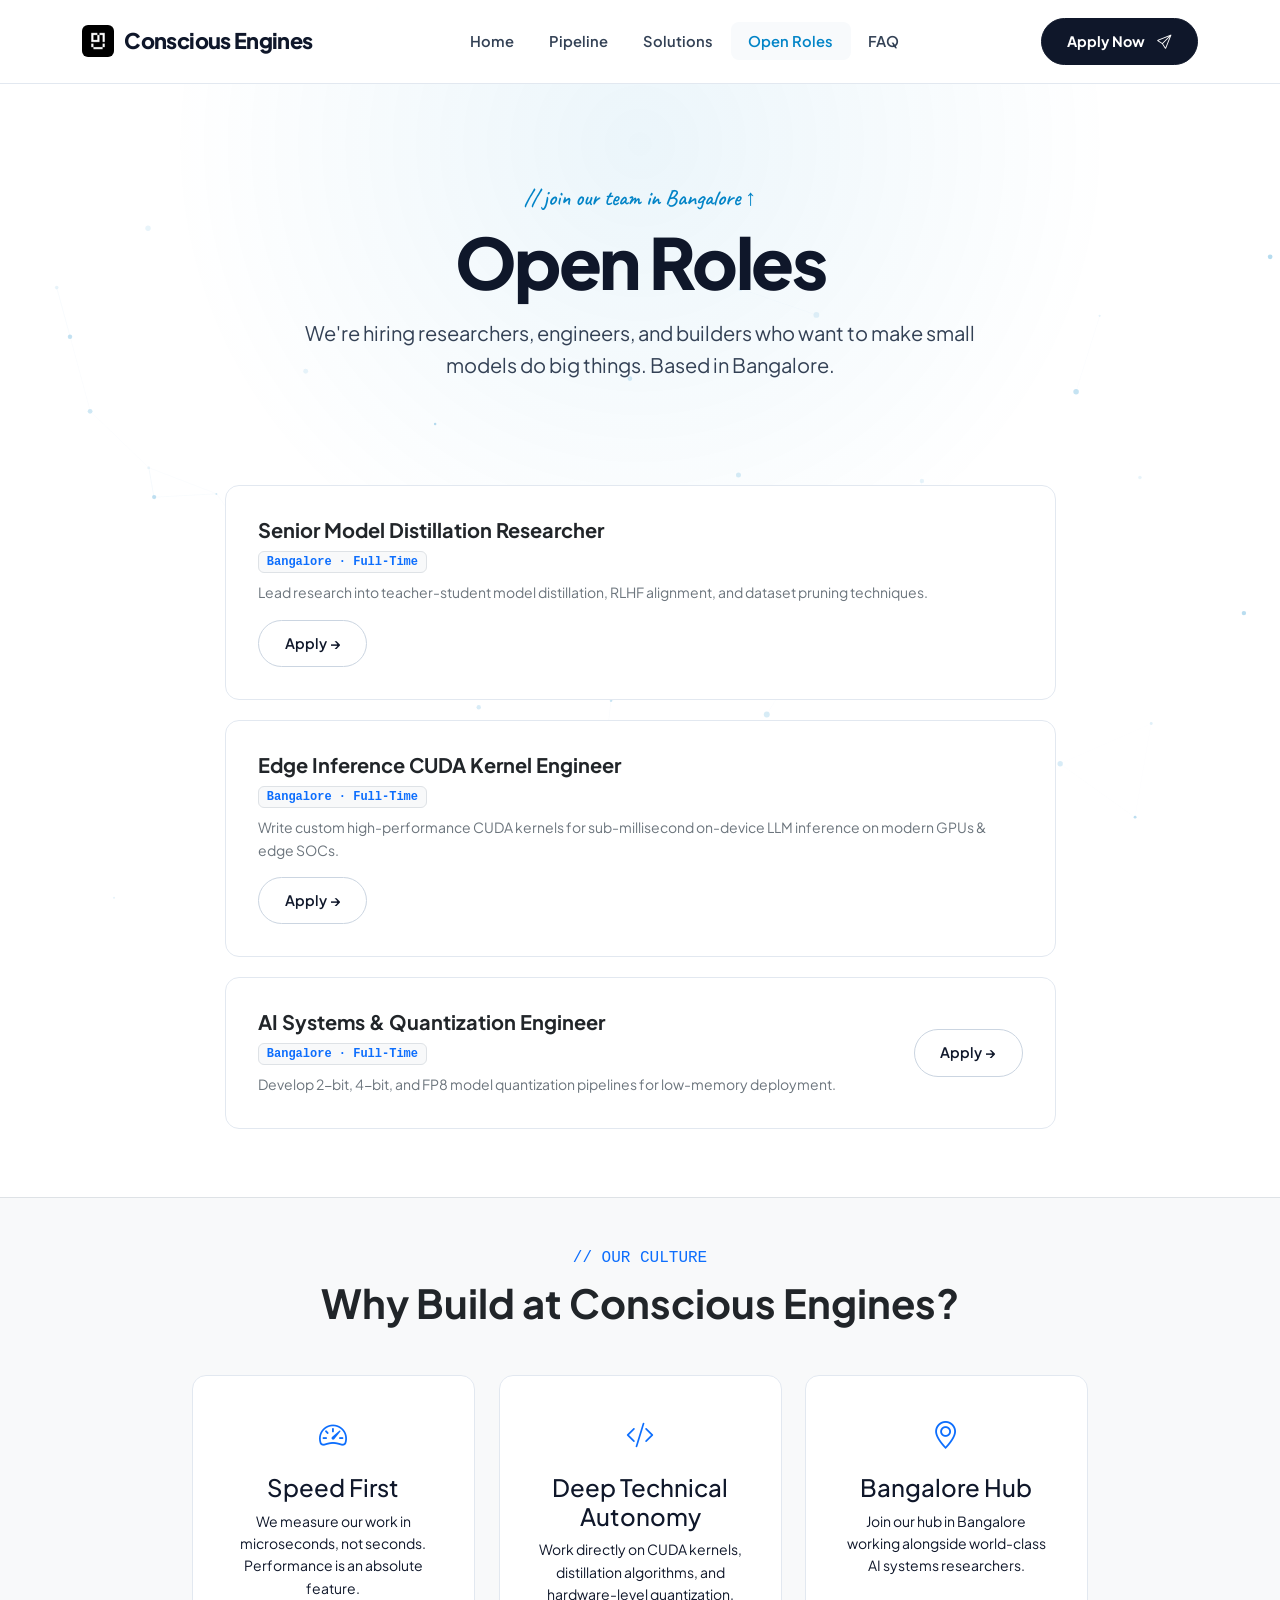
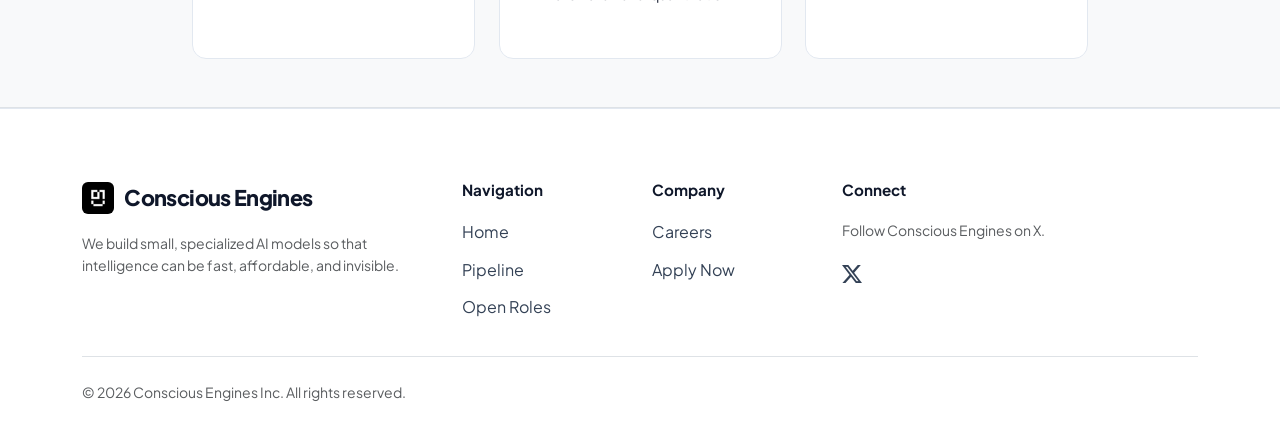
==== commit b2bf044b: "Add futuristic minimalist glowing top progress loading animation" ====
--- a/careers.html
+++ b/careers.html
@@ -25,6 +25,9 @@
 </head>
 
 <body>
+    <!-- Futuristic Minimalist Top Loading Progress Bar -->
+    <div id="ceTopLoader"></div>
+
     <!-- Floating Ambient Particle Canvas -->
     <canvas id="particleCanvas"></canvas>
 
--- a/styles.css
+++ b/styles.css
@@ -1,5 +1,5 @@
 /*
- * Conscious Engines — 3D, Particles, Parallax & Micro-Interactions Design System
+ * Conscious Engines — 3D, Particles, Parallax & Futuristic Minimalist Loading
  */
 
 :root {
@@ -41,18 +41,30 @@
     min-height: 100vh;
     display: flex;
     flex-direction: column;
-    opacity: 0;
-    transition: opacity 0.4s ease-in-out;
-}
-
-body.page-loaded {
-    opacity: 1;
 }
 
 main {
     flex: 1;
     position: relative;
     z-index: 10;
+}
+
+/* Futuristic Minimalist Top Loading Progress Bar */
+#ceTopLoader {
+    position: fixed;
+    top: 0;
+    left: 0;
+    width: 0%;
+    height: 3px;
+    background: linear-gradient(90deg, #0284c7, #38bdf8, #0284c7);
+    box-shadow: 0 0 10px rgba(56, 189, 248, 0.8), 0 0 20px rgba(2, 132, 199, 0.5);
+    z-index: 99999;
+    transition: width 0.4s cubic-bezier(0.16, 1, 0.3, 1), opacity 0.4s ease;
+}
+
+#ceTopLoader.loaded {
+    width: 100%;
+    opacity: 0;
 }
 
 /* Floating Ambient Particle Canvas */
